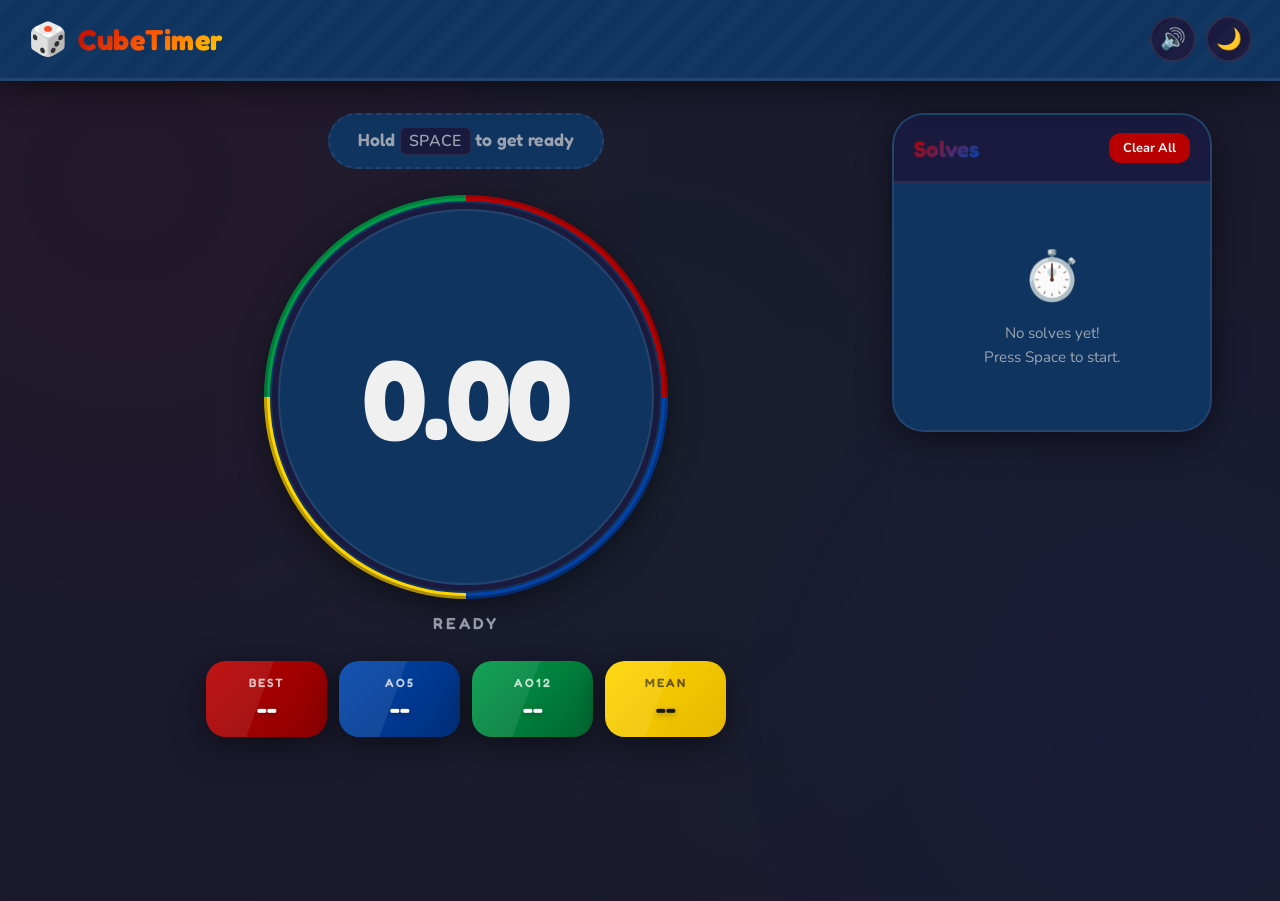
==== index.html @ 6827b75f "new-rubix" ====
<!DOCTYPE html>
<html lang="en" data-theme="dark">
<head>
  <meta charset="UTF-8" />
  <meta name="viewport" content="width=device-width, initial-scale=1.0" />
  <title>CubeTimer 🎲</title>
  <link rel="preconnect" href="https://fonts.googleapis.com" />
  <link rel="preconnect" href="https://fonts.gstatic.com" crossorigin />
  <link href="https://fonts.googleapis.com/css2?family=Fredoka:wght@400;500;600;700&family=Nunito:wght@400;600;700;800;900&display=swap" rel="stylesheet" />
  <link rel="stylesheet" href="style.css" />
</head>
<body>

  <!-- CONFETTI CANVAS -->
  <canvas id="confetti-canvas"></canvas>

  <!-- HEADER -->
  <header class="header">
    <div class="logo">
      <span class="logo-cube">🎲</span>
      <span class="logo-text">CubeTimer</span>
    </div>
    <div class="header-controls">
      <button class="icon-btn" id="mute-btn" title="Toggle Sound">
        <span id="mute-icon">🔊</span>
      </button>
      <button class="icon-btn" id="theme-btn" title="Toggle Theme">
        <span id="theme-icon">🌙</span>
      </button>
    </div>
  </header>

  <!-- MAIN LAYOUT -->
  <main class="main-layout">

    <!-- CENTER COLUMN -->
    <div class="center-col">

      <!-- INSTRUCTION CARD -->
      <div class="instruction-card" id="instruction-card">
        <span id="instruction-text">Hold <kbd>SPACE</kbd> to get ready</span>
      </div>

      <!-- TIMER DISPLAY -->
      <div class="timer-wrap">
        <div class="timer-ring" id="timer-ring">
          <div class="timer-display" id="timer-display">0.00</div>
        </div>
        <div class="timer-status" id="timer-status">ready</div>
      </div>

      <!-- STATS CARDS -->
      <div class="stats-grid">
        <div class="stat-card red-card">
          <div class="stat-label">Best</div>
          <div class="stat-value" id="stat-best">--</div>
        </div>
        <div class="stat-card blue-card">
          <div class="stat-label">Ao5</div>
          <div class="stat-value" id="stat-ao5">--</div>
        </div>
        <div class="stat-card green-card">
          <div class="stat-label">Ao12</div>
          <div class="stat-value" id="stat-ao12">--</div>
        </div>
        <div class="stat-card yellow-card">
          <div class="stat-label">Mean</div>
          <div class="stat-value" id="stat-mean">--</div>
        </div>
      </div>

    </div>

    <!-- SIDEBAR: SOLVE HISTORY -->
    <aside class="sidebar">
      <div class="sidebar-header">
        <h2 class="sidebar-title">Solves</h2>
        <button class="clear-btn" id="clear-btn">Clear All</button>
      </div>
      <div class="solve-list" id="solve-list">
        <div class="empty-state">
          <span class="empty-icon">⏱️</span>
          <p>No solves yet!<br/>Press Space to start.</p>
        </div>
      </div>
    </aside>

  </main>

  <!-- MOBILE CONTROLS (shown on mobile only) -->
  <div class="mobile-tap-hint" id="mobile-tap-hint">
    Tap & hold to get ready
  </div>

  <!-- HIDDEN TOUCH TARGET -->
  <div class="touch-target" id="touch-target"></div>

  <script src="script.js"></script>
</body>
</html>
---- style.css ----
/* ============================================================
   CUBETIMER — UNO-INSPIRED STYLE
   ============================================================ */

/* ---------- CSS VARIABLES ---------- */
[data-theme="dark"] {
  --bg:            #1a1a2e;
  --bg-2:          #16213e;
  --bg-card:       #0f3460;
  --bg-card-2:     #1a1a3e;
  --text:          #f0f0f0;
  --text-muted:    #9ca3af;
  --border:        rgba(255,255,255,0.08);
  --shadow:        0 8px 32px rgba(0,0,0,0.5);
  --glow-ready:    0 0 40px rgba(0,255,120,0.4), 0 0 80px rgba(0,255,120,0.15);
  --glow-running:  0 0 40px rgba(255,200,0,0.5), 0 0 80px rgba(255,200,0,0.2);
}

[data-theme="light"] {
  --bg:            #fef9e7;
  --bg-2:          #fdf3d0;
  --bg-card:       #ffffff;
  --bg-card-2:     #fff8e1;
  --text:          #1a1a1a;
  --text-muted:    #6b7280;
  --border:        rgba(0,0,0,0.08);
  --shadow:        0 8px 32px rgba(0,0,0,0.12);
  --glow-ready:    0 0 30px rgba(0,180,80,0.3);
  --glow-running:  0 0 30px rgba(255,180,0,0.4);
}

/* Cube Colors (same in both themes) */
:root {
  --red:    #B90000;
  --blue:   #0045AD;
  --green:  #009B48;
  --yellow: #FFD500;
  --orange: #FF5900;
  --white:  #FFFFFF;

  --uno-red:    #D32F2F;
  --uno-blue:   #1565C0;
  --uno-green:  #2E7D32;
  --uno-yellow: #F9A825;

  --timer-font: 'Fredoka', sans-serif;
  --body-font:  'Nunito', sans-serif;
  --radius-sm:  12px;
  --radius-md:  20px;
  --radius-lg:  32px;
  --radius-xl:  50px;
}

/* ---------- RESET & BASE ---------- */
*, *::before, *::after { box-sizing: border-box; margin: 0; padding: 0; }

html { height: 100%; }

body {
  min-height: 100vh;
  font-family: var(--body-font);
  background: var(--bg);
  color: var(--text);
  transition: background 0.4s ease, color 0.4s ease;
  overflow-x: hidden;
  background-image:
    radial-gradient(circle at 10% 20%, rgba(185,0,0,0.07) 0%, transparent 40%),
    radial-gradient(circle at 90% 80%, rgba(0,69,173,0.07) 0%, transparent 40%),
    radial-gradient(circle at 50% 50%, rgba(0,155,72,0.04) 0%, transparent 60%);
}

/* ---------- CONFETTI CANVAS ---------- */
#confetti-canvas {
  position: fixed;
  top: 0; left: 0;
  width: 100%; height: 100%;
  pointer-events: none;
  z-index: 9999;
}

/* ---------- HEADER ---------- */
.header {
  display: flex;
  align-items: center;
  justify-content: space-between;
  padding: 16px 28px;
  background: var(--bg-card);
  border-bottom: 3px solid var(--border);
  box-shadow: var(--shadow);
  position: sticky;
  top: 0;
  z-index: 100;
  backdrop-filter: blur(10px);
}

/* UNO-style diagonal stripe accent on header */
.header::before {
  content: '';
  position: absolute;
  inset: 0;
  background: repeating-linear-gradient(
    -45deg,
    transparent,
    transparent 12px,
    rgba(255,255,255,0.015) 12px,
    rgba(255,255,255,0.015) 24px
  );
  pointer-events: none;
}

.logo {
  display: flex;
  align-items: center;
  gap: 10px;
}

.logo-cube {
  font-size: 2rem;
  animation: wobble 3s ease-in-out infinite;
}

.logo-text {
  font-family: var(--timer-font);
  font-size: 1.8rem;
  font-weight: 700;
  background: linear-gradient(135deg, var(--red), var(--orange), var(--yellow));
  -webkit-background-clip: text;
  -webkit-text-fill-color: transparent;
  background-clip: text;
  letter-spacing: 0.5px;
}

.header-controls {
  display: flex;
  gap: 10px;
}

.icon-btn {
  width: 46px;
  height: 46px;
  border-radius: 50%;
  border: 2px solid var(--border);
  background: var(--bg-card-2);
  cursor: pointer;
  font-size: 1.3rem;
  display: flex;
  align-items: center;
  justify-content: center;
  transition: transform 0.2s, box-shadow 0.2s, background 0.3s;
}

.icon-btn:hover {
  transform: scale(1.12) rotate(-8deg);
  box-shadow: 0 4px 16px rgba(0,0,0,0.2);
}

.icon-btn:active { transform: scale(0.95); }

/* ---------- MAIN LAYOUT ---------- */
.main-layout {
  display: grid;
  grid-template-columns: 1fr 320px;
  gap: 28px;
  padding: 32px 28px;
  max-width: 1200px;
  margin: 0 auto;
  min-height: calc(100vh - 80px);
}

/* ---------- CENTER COLUMN ---------- */
.center-col {
  display: flex;
  flex-direction: column;
  align-items: center;
  gap: 28px;
}

/* ---------- INSTRUCTION CARD ---------- */
.instruction-card {
  font-family: var(--timer-font);
  font-size: 1.1rem;
  font-weight: 600;
  color: var(--text-muted);
  background: var(--bg-card);
  border: 2px dashed var(--border);
  border-radius: var(--radius-xl);
  padding: 12px 28px;
  text-align: center;
  transition: all 0.3s ease;
  letter-spacing: 0.3px;
}

.instruction-card.ready-state {
  border-color: var(--green);
  background: rgba(0, 155, 72, 0.12);
  color: #00e676;
  box-shadow: 0 0 20px rgba(0,230,118,0.25);
}

.instruction-card.running-state {
  border-color: var(--yellow);
  background: rgba(255,213,0,0.1);
  color: var(--yellow);
  box-shadow: 0 0 20px rgba(255,213,0,0.2);
}

kbd {
  display: inline-block;
  padding: 2px 8px;
  background: var(--bg-card-2);
  border: 1px solid var(--border);
  border-radius: 6px;
  font-family: var(--body-font);
  font-size: 0.9em;
}

/* ---------- TIMER WRAP ---------- */
.timer-wrap {
  display: flex;
  flex-direction: column;
  align-items: center;
  gap: 16px;
  width: 100%;
}

/* The big ring */
.timer-ring {
  position: relative;
  width: min(400px, 85vw);
  height: min(400px, 85vw);
  border-radius: 50%;
  display: flex;
  align-items: center;
  justify-content: center;
  background: var(--bg-card);
  box-shadow: var(--shadow),
    inset 0 0 0 6px var(--bg-card-2),
    inset 0 0 0 8px var(--border);
  transition: box-shadow 0.4s ease, transform 0.3s ease;

  /* UNO oval / pill border segments */
  border: 6px solid transparent;
  background-clip: padding-box;
}

/* Colored arc segments (UNO-style) */
.timer-ring::before {
  content: '';
  position: absolute;
  inset: -8px;
  border-radius: 50%;
  background: conic-gradient(
    var(--red)    0deg   90deg,
    var(--blue)   90deg  180deg,
    var(--yellow) 180deg 270deg,
    var(--green)  270deg 360deg
  );
  z-index: -1;
  transition: opacity 0.4s ease;
}

/* Inner white ring to create border look */
.timer-ring::after {
  content: '';
  position: absolute;
  inset: -2px;
  border-radius: 50%;
  background: var(--bg-card);
  z-index: -1;
}

/* Ready state — green glow + scale */
.timer-ring.state-ready {
  box-shadow: var(--glow-ready), var(--shadow);
  transform: scale(1.03);
}

.timer-ring.state-ready::before {
  background: conic-gradient(
    var(--green) 0deg, var(--green) 360deg
  );
}

/* Running state — yellow pulsing */
.timer-ring.state-running {
  box-shadow: var(--glow-running), var(--shadow);
  animation: ring-pulse 1s ease-in-out infinite alternate;
}

.timer-ring.state-running::before {
  background: conic-gradient(
    var(--yellow) 0deg, var(--orange) 360deg
  );
  animation: rotate-border 3s linear infinite;
}

/* PB state */
.timer-ring.state-pb {
  animation: pb-pop 0.5s cubic-bezier(0.34,1.56,0.64,1) forwards;
}

.timer-display {
  font-family: var(--timer-font);
  font-size: clamp(4rem, 12vw, 7rem);
  font-weight: 700;
  color: var(--text);
  letter-spacing: -2px;
  transition: color 0.3s, transform 0.2s;
  user-select: none;
  z-index: 1;
}

.timer-ring.state-ready .timer-display { color: #00e676; }
.timer-ring.state-running .timer-display { color: var(--yellow); }

.timer-status {
  font-family: var(--timer-font);
  font-size: 1rem;
  font-weight: 600;
  letter-spacing: 3px;
  text-transform: uppercase;
  color: var(--text-muted);
  transition: color 0.3s;
}

/* ---------- STATS GRID ---------- */
.stats-grid {
  display: grid;
  grid-template-columns: repeat(4, 1fr);
  gap: 12px;
  width: 100%;
  max-width: 520px;
}

.stat-card {
  border-radius: var(--radius-md);
  padding: 14px 10px;
  text-align: center;
  position: relative;
  overflow: hidden;
  box-shadow: var(--shadow);
  transition: transform 0.2s;
  cursor: default;
}

.stat-card:hover { transform: translateY(-3px) scale(1.04); }

/* UNO card diagonal white stripe */
.stat-card::before {
  content: '';
  position: absolute;
  top: -40%;
  left: -20%;
  width: 60%;
  height: 200%;
  background: rgba(255,255,255,0.08);
  transform: rotate(20deg);
  pointer-events: none;
}

.red-card    { background: linear-gradient(135deg, #B90000, #8B0000); }
.blue-card   { background: linear-gradient(135deg, #0045AD, #002f7a); }
.green-card  { background: linear-gradient(135deg, #009B48, #006630); }
.yellow-card { background: linear-gradient(135deg, #FFD500, #e6b800); }

.stat-label {
  font-family: var(--timer-font);
  font-size: 0.75rem;
  font-weight: 600;
  letter-spacing: 2px;
  text-transform: uppercase;
  color: rgba(255,255,255,0.75);
  margin-bottom: 4px;
}

.stat-value {
  font-family: var(--timer-font);
  font-size: 1.5rem;
  font-weight: 700;
  color: #ffffff;
  text-shadow: 0 2px 6px rgba(0,0,0,0.3);
}

.yellow-card .stat-label { color: rgba(0,0,0,0.6); }
.yellow-card .stat-value { color: #1a1a00; }

/* ---------- SIDEBAR ---------- */
.sidebar {
  background: var(--bg-card);
  border-radius: var(--radius-lg);
  border: 2px solid var(--border);
  box-shadow: var(--shadow);
  display: flex;
  flex-direction: column;
  overflow: hidden;
  max-height: calc(100vh - 130px);
  position: sticky;
  top: 100px;
  align-self: start;
}

.sidebar-header {
  display: flex;
  align-items: center;
  justify-content: space-between;
  padding: 18px 20px;
  border-bottom: 2px solid var(--border);
  background: var(--bg-card-2);
}

.sidebar-title {
  font-family: var(--timer-font);
  font-size: 1.4rem;
  font-weight: 700;
  background: linear-gradient(135deg, var(--red), var(--blue));
  -webkit-background-clip: text;
  -webkit-text-fill-color: transparent;
  background-clip: text;
}

.clear-btn {
  font-family: var(--body-font);
  font-size: 0.8rem;
  font-weight: 700;
  color: #fff;
  background: var(--red);
  border: none;
  border-radius: var(--radius-sm);
  padding: 6px 14px;
  cursor: pointer;
  transition: transform 0.15s, background 0.2s;
}

.clear-btn:hover { background: #8B0000; transform: scale(1.05); }
.clear-btn:active { transform: scale(0.95); }

.solve-list {
  flex: 1;
  overflow-y: auto;
  padding: 12px;
  display: flex;
  flex-direction: column;
  gap: 8px;
  scrollbar-width: thin;
  scrollbar-color: var(--border) transparent;
}

/* Empty state */
.empty-state {
  text-align: center;
  padding: 48px 16px;
  color: var(--text-muted);
}

.empty-icon { font-size: 3rem; display: block; margin-bottom: 12px; }
.empty-state p { font-size: 0.95rem; line-height: 1.6; }

/* Individual solve row */
.solve-item {
  display: flex;
  align-items: center;
  gap: 10px;
  padding: 10px 14px;
  border-radius: var(--radius-sm);
  background: var(--bg-card-2);
  border: 2px solid transparent;
  transition: border-color 0.2s, transform 0.15s;
  animation: slide-in 0.3s cubic-bezier(0.34,1.56,0.64,1) forwards;
}

.solve-item:hover { border-color: var(--border); transform: translateX(-3px); }

.solve-item.is-pb {
  border-color: var(--yellow);
  background: linear-gradient(135deg, rgba(255,213,0,0.1), rgba(255,89,0,0.08));
}

.solve-rank {
  font-family: var(--timer-font);
  font-size: 0.8rem;
  font-weight: 700;
  color: var(--text-muted);
  min-width: 24px;
  text-align: right;
}

.solve-time {
  font-family: var(--timer-font);
  font-size: 1.25rem;
  font-weight: 700;
  flex: 1;
  color: var(--text);
}

.solve-item.is-pb .solve-time { color: var(--yellow); }

.pb-badge {
  font-size: 0.65rem;
  font-weight: 800;
  letter-spacing: 1px;
  background: var(--yellow);
  color: #1a1000;
  border-radius: 6px;
  padding: 2px 6px;
}

.solve-date {
  font-size: 0.72rem;
  color: var(--text-muted);
  white-space: nowrap;
}

.solve-delete {
  background: none;
  border: none;
  color: var(--text-muted);
  font-size: 1rem;
  cursor: pointer;
  padding: 4px;
  border-radius: 6px;
  line-height: 1;
  transition: color 0.2s, transform 0.15s;
}

.solve-delete:hover { color: var(--red); transform: scale(1.2); }

/* ---------- MOBILE ELEMENTS ---------- */
.mobile-tap-hint {
  display: none;
  position: fixed;
  bottom: 24px;
  left: 50%;
  transform: translateX(-50%);
  background: var(--bg-card);
  border: 2px dashed var(--border);
  border-radius: var(--radius-xl);
  padding: 12px 24px;
  font-family: var(--timer-font);
  font-size: 1rem;
  color: var(--text-muted);
  z-index: 50;
}

.touch-target {
  position: fixed;
  inset: 0;
  z-index: -1; /* behind everything, JS handles pointer events */
}

/* ---------- ANIMATIONS ---------- */
@keyframes wobble {
  0%, 100% { transform: rotate(-5deg); }
  50%       { transform: rotate(5deg); }
}

@keyframes ring-pulse {
  from { transform: scale(1); }
  to   { transform: scale(1.04); }
}

@keyframes rotate-border {
  from { transform: rotate(0deg); }
  to   { transform: rotate(360deg); }
}

@keyframes pb-pop {
  0%   { transform: scale(1); }
  40%  { transform: scale(1.1); }
  70%  { transform: scale(0.96); }
  100% { transform: scale(1); }
}

@keyframes slide-in {
  from { opacity: 0; transform: translateX(30px); }
  to   { opacity: 1; transform: translateX(0); }
}

@keyframes timer-pop {
  0%   { transform: scale(1); }
  50%  { transform: scale(1.06); }
  100% { transform: scale(1); }
}

/* ---------- RESPONSIVE ---------- */
@media (max-width: 900px) {
  .main-layout {
    grid-template-columns: 1fr;
    padding: 20px 16px 100px;
  }

  .sidebar {
    position: static;
    max-height: 360px;
  }

  .stats-grid { max-width: 100%; }

  .mobile-tap-hint { display: block; }
}

@media (max-width: 480px) {
  .stats-grid { grid-template-columns: repeat(2, 1fr); }

  .logo-text { font-size: 1.4rem; }

  .header { padding: 12px 16px; }
}

/* ---------- SCROLLBAR STYLING ---------- */
::-webkit-scrollbar { width: 6px; }
::-webkit-scrollbar-track { background: transparent; }
::-webkit-scrollbar-thumb {
  background: var(--border);
  border-radius: 3px;
}
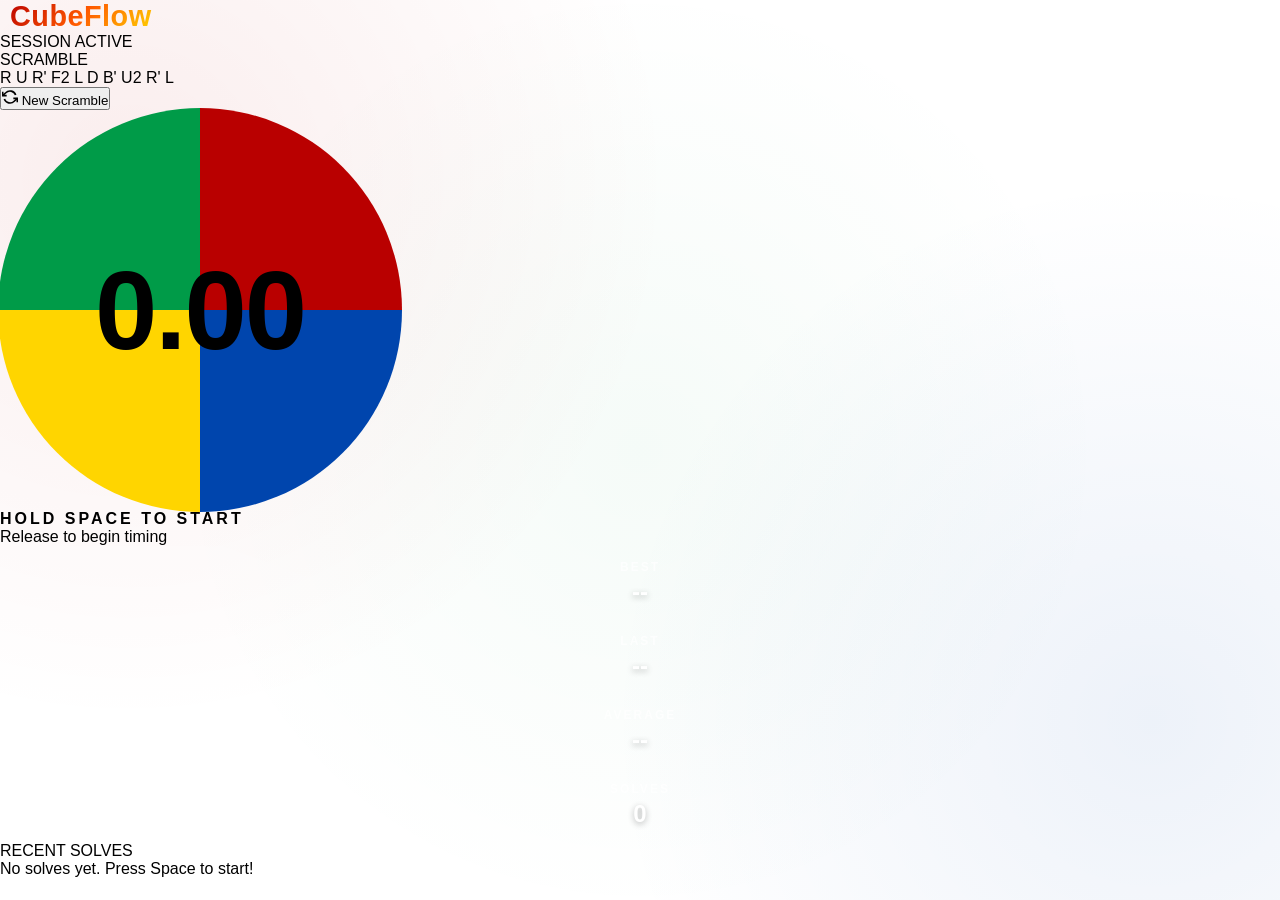
==== commit 4d23911a: "cube flow draft 1" ====
--- a/index.html
+++ b/index.html
@@ -1,100 +1,83 @@
 <!DOCTYPE html>
-<html lang="en" data-theme="dark">
+<html lang="en">
 <head>
   <meta charset="UTF-8" />
   <meta name="viewport" content="width=device-width, initial-scale=1.0" />
-  <title>CubeTimer 🎲</title>
+  <title>CubeFlow</title>
+  <link rel="stylesheet" href="style.css" />
   <link rel="preconnect" href="https://fonts.googleapis.com" />
   <link rel="preconnect" href="https://fonts.gstatic.com" crossorigin />
-  <link href="https://fonts.googleapis.com/css2?family=Fredoka:wght@400;500;600;700&family=Nunito:wght@400;600;700;800;900&display=swap" rel="stylesheet" />
-  <link rel="stylesheet" href="style.css" />
+  <link href="https://fonts.googleapis.com/css2?family=Orbitron:wght@400;700;900&family=Space+Mono:ital,wght@0,400;0,700;1,400&display=swap" rel="stylesheet" />
 </head>
 <body>
 
-  <!-- CONFETTI CANVAS -->
-  <canvas id="confetti-canvas"></canvas>
+  <div class="bg-grid"></div>
+  <div class="bg-glow"></div>
 
-  <!-- HEADER -->
-  <header class="header">
-    <div class="logo">
-      <span class="logo-cube">🎲</span>
-      <span class="logo-text">CubeTimer</span>
-    </div>
-    <div class="header-controls">
-      <button class="icon-btn" id="mute-btn" title="Toggle Sound">
-        <span id="mute-icon">🔊</span>
+  <div class="container">
+
+    <!-- Header -->
+    <header>
+      <div class="logo">
+        <div class="cube-icon">
+          <div class="face top"></div>
+          <div class="face left"></div>
+          <div class="face right"></div>
+        </div>
+        <span class="logo-text">Cube<span class="accent">Flow</span></span>
+      </div>
+      <div class="session-badge">SESSION ACTIVE</div>
+    </header>
+
+    <!-- Scramble Section -->
+    <section class="scramble-section">
+      <div class="section-label">SCRAMBLE</div>
+      <div class="scramble-display" id="scramble">R U R' F2 L D B' U2 R' L</div>
+      <button class="new-scramble-btn" id="newScrambleBtn" title="Generate new scramble">
+        <svg width="16" height="16" viewBox="0 0 24 24" fill="none" stroke="currentColor" stroke-width="2.5"><path d="M1 4v6h6"/><path d="M23 20v-6h-6"/><path d="M20.49 9A9 9 0 0 0 5.64 5.64L1 10m22 4-4.64 4.36A9 9 0 0 1 3.51 15"/></svg>
+        New Scramble
       </button>
-      <button class="icon-btn" id="theme-btn" title="Toggle Theme">
-        <span id="theme-icon">🌙</span>
-      </button>
-    </div>
-  </header>
+    </section>
 
-  <!-- MAIN LAYOUT -->
-  <main class="main-layout">
+    <!-- Timer Section -->
+    <section class="timer-section">
+      <div class="timer-ring">
+        <div class="timer-display" id="timerDisplay">0.00</div>
+      </div>
+      <div class="timer-status" id="timerStatus">HOLD SPACE TO START</div>
+      <div class="timer-hint" id="timerHint">Release to begin timing</div>
+    </section>
 
-    <!-- CENTER COLUMN -->
-    <div class="center-col">
+    <!-- Stats Section -->
+    <section class="stats-section">
+      <div class="stat-card">
+        <div class="stat-label">BEST</div>
+        <div class="stat-value" id="bestTime">--</div>
+      </div>
+      <div class="stat-card accent-card">
+        <div class="stat-label">LAST</div>
+        <div class="stat-value" id="lastTime">--</div>
+      </div>
+      <div class="stat-card">
+        <div class="stat-label">AVERAGE</div>
+        <div class="stat-value" id="avgTime">--</div>
+      </div>
+      <div class="stat-card">
+        <div class="stat-label">SOLVES</div>
+        <div class="stat-value" id="solveCount">0</div>
+      </div>
+    </section>
 
-      <!-- INSTRUCTION CARD -->
-      <div class="instruction-card" id="instruction-card">
-        <span id="instruction-text">Hold <kbd>SPACE</kbd> to get ready</span>
+    <!-- History Section -->
+    <section class="history-section">
+      <div class="section-label">RECENT SOLVES</div>
+      <div class="history-list" id="historyList">
+        <div class="history-empty">No solves yet. Press Space to start!</div>
       </div>
+    </section>
 
-      <!-- TIMER DISPLAY -->
-      <div class="timer-wrap">
-        <div class="timer-ring" id="timer-ring">
-          <div class="timer-display" id="timer-display">0.00</div>
-        </div>
-        <div class="timer-status" id="timer-status">ready</div>
-      </div>
-
-      <!-- STATS CARDS -->
-      <div class="stats-grid">
-        <div class="stat-card red-card">
-          <div class="stat-label">Best</div>
-          <div class="stat-value" id="stat-best">--</div>
-        </div>
-        <div class="stat-card blue-card">
-          <div class="stat-label">Ao5</div>
-          <div class="stat-value" id="stat-ao5">--</div>
-        </div>
-        <div class="stat-card green-card">
-          <div class="stat-label">Ao12</div>
-          <div class="stat-value" id="stat-ao12">--</div>
-        </div>
-        <div class="stat-card yellow-card">
-          <div class="stat-label">Mean</div>
-          <div class="stat-value" id="stat-mean">--</div>
-        </div>
-      </div>
-
-    </div>
-
-    <!-- SIDEBAR: SOLVE HISTORY -->
-    <aside class="sidebar">
-      <div class="sidebar-header">
-        <h2 class="sidebar-title">Solves</h2>
-        <button class="clear-btn" id="clear-btn">Clear All</button>
-      </div>
-      <div class="solve-list" id="solve-list">
-        <div class="empty-state">
-          <span class="empty-icon">⏱️</span>
-          <p>No solves yet!<br/>Press Space to start.</p>
-        </div>
-      </div>
-    </aside>
-
-  </main>
-
-  <!-- MOBILE CONTROLS (shown on mobile only) -->
-  <div class="mobile-tap-hint" id="mobile-tap-hint">
-    Tap & hold to get ready
   </div>
-
-  <!-- HIDDEN TOUCH TARGET -->
-  <div class="touch-target" id="touch-target"></div>
 
   <script src="script.js"></script>
 </body>
-</html>+</html>
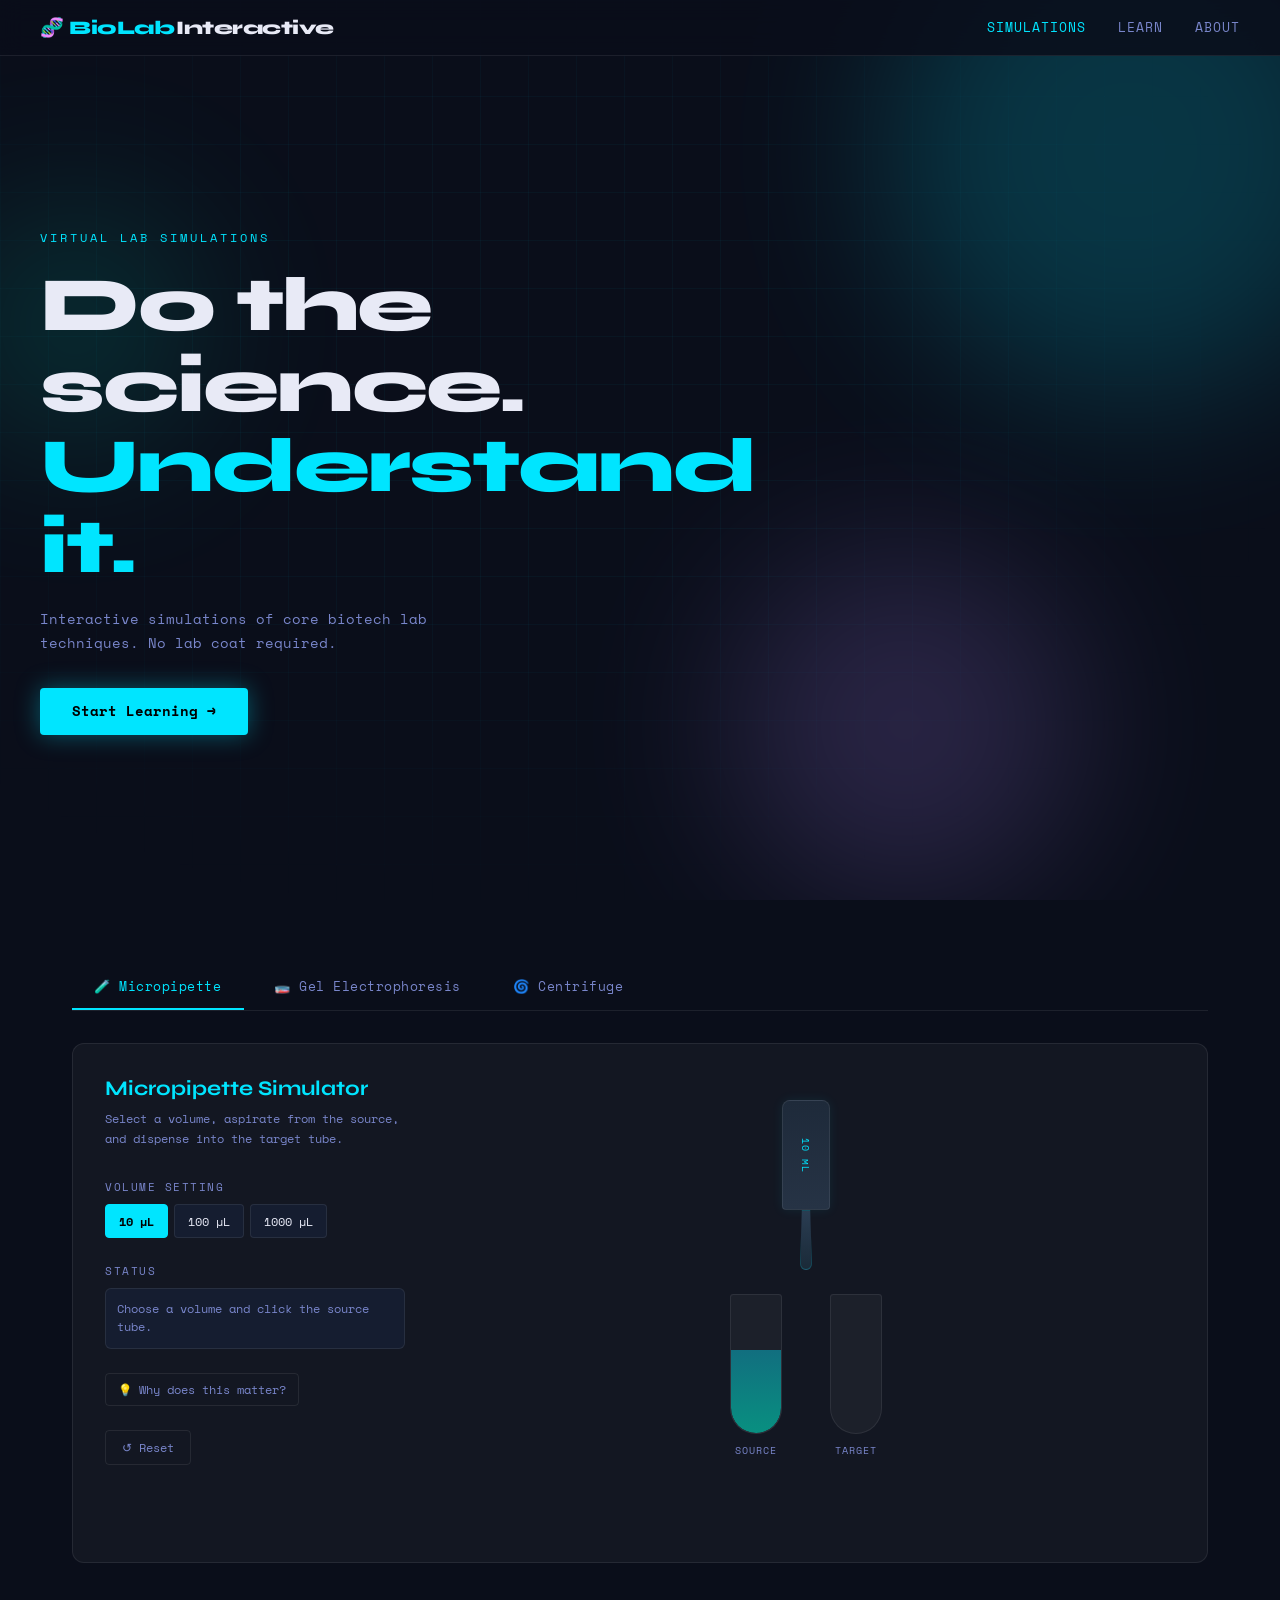
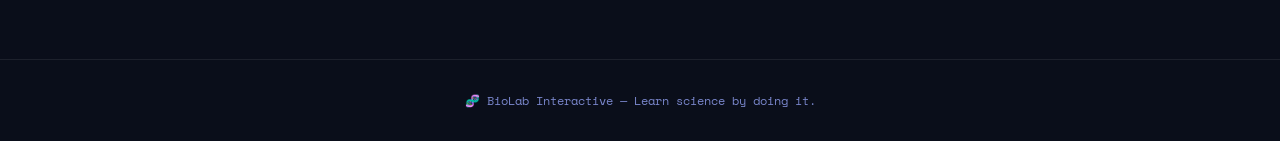
==== commit 5bbbc606: "first draft idea" ====
--- a/index.html
+++ b/index.html
@@ -2,82 +2,259 @@
 <html lang="en">
 <head>
   <meta charset="UTF-8" />
-  <meta name="viewport" content="width=device-width, initial-scale=1.0" />
-  <title>CubeFlow</title>
+  <meta name="viewport" content="width=device-width, initial-scale=1.0"/>
+  <title>Biotech Lab Interactive</title>
+  <link rel="preconnect" href="https://fonts.googleapis.com">
+  <link href="https://fonts.googleapis.com/css2?family=Space+Mono:wght@400;700&family=Syne:wght@400;600;800&display=swap" rel="stylesheet">
   <link rel="stylesheet" href="style.css" />
-  <link rel="preconnect" href="https://fonts.googleapis.com" />
-  <link rel="preconnect" href="https://fonts.gstatic.com" crossorigin />
-  <link href="https://fonts.googleapis.com/css2?family=Orbitron:wght@400;700;900&family=Space+Mono:ital,wght@0,400;0,700;1,400&display=swap" rel="stylesheet" />
 </head>
 <body>
 
-  <div class="bg-grid"></div>
-  <div class="bg-glow"></div>
-
-  <div class="container">
-
-    <!-- Header -->
-    <header>
-      <div class="logo">
-        <div class="cube-icon">
-          <div class="face top"></div>
-          <div class="face left"></div>
-          <div class="face right"></div>
-        </div>
-        <span class="logo-text">Cube<span class="accent">Flow</span></span>
+  <!-- NAV -->
+  <nav>
+    <div class="nav-logo">🧬 BioLab<span>Interactive</span></div>
+    <div class="nav-links">
+      <a href="#" class="active">Simulations</a>
+      <a href="#">Learn</a>
+      <a href="#">About</a>
+    </div>
+  </nav>
+
+  <!-- HERO -->
+  <section class="hero">
+    <div class="hero-bg-grid"></div>
+    <div class="hero-content">
+      <p class="hero-eyebrow">Virtual Lab Simulations</p>
+      <h1>Do the science.<br/><span>Understand it.</span></h1>
+      <p class="hero-sub">Interactive simulations of core biotech lab techniques. No lab coat required.</p>
+      <a href="#simulations" class="cta-btn">Start Learning →</a>
+    </div>
+    <div class="hero-orbs">
+      <div class="orb orb1"></div>
+      <div class="orb orb2"></div>
+      <div class="orb orb3"></div>
+    </div>
+  </section>
+
+  <!-- SIMULATION TABS -->
+  <section id="simulations" class="sim-section">
+    <div class="sim-tabs">
+      <button class="tab-btn active" data-tab="pipette">🧪 Micropipette</button>
+      <button class="tab-btn" data-tab="gel">🧫 Gel Electrophoresis</button>
+      <button class="tab-btn" data-tab="centrifuge">🌀 Centrifuge</button>
+    </div>
+
+    <!-- ===== MICROPIPETTE ===== -->
+    <div class="sim-panel active" id="tab-pipette">
+      <div class="sim-layout">
+        <div class="sim-controls">
+          <h2>Micropipette Simulator</h2>
+          <p class="sim-desc">Select a volume, aspirate from the source, and dispense into the target tube.</p>
+
+          <div class="control-group">
+            <label>Volume Setting</label>
+            <div class="volume-btns">
+              <button class="vol-btn active" data-vol="10">10 µL</button>
+              <button class="vol-btn" data-vol="100">100 µL</button>
+              <button class="vol-btn" data-vol="1000">1000 µL</button>
+            </div>
+          </div>
+
+          <div class="control-group">
+            <label>Status</label>
+            <div class="status-box" id="pipette-status">Choose a volume and click the source tube.</div>
+          </div>
+
+          <div class="info-toggle">
+            <button class="info-btn" id="pipette-info-btn">💡 Why does this matter?</button>
+            <div class="info-panel hidden" id="pipette-info">
+              Pipettes are the most-used tools in biotech. Precision matters — even 1 µL error can ruin a PCR reaction or assay. Scientists use different sizes for different volumes.
+            </div>
+          </div>
+
+          <button class="reset-btn" id="pipette-reset">↺ Reset</button>
+        </div>
+
+        <div class="sim-stage" id="pipette-stage">
+          <div class="pipette-wrapper">
+            <div class="pipette" id="pipette">
+              <div class="pipette-body">
+                <div class="pipette-volume-display" id="pipette-vol-display">10 µL</div>
+              </div>
+              <div class="pipette-tip">
+                <div class="pipette-liquid" id="pipette-liquid"></div>
+              </div>
+            </div>
+          </div>
+
+          <div class="tubes-row">
+            <div class="tube-container">
+              <div class="tube source-tube" id="source-tube">
+                <div class="tube-liquid source-liquid" id="source-liquid"></div>
+              </div>
+              <div class="tube-label">Source</div>
+            </div>
+            <div class="tube-container">
+              <div class="tube target-tube" id="target-tube">
+                <div class="tube-liquid target-liquid" id="target-liquid" style="height:0%"></div>
+              </div>
+              <div class="tube-label">Target</div>
+            </div>
+          </div>
+
+          <div class="accuracy-display" id="accuracy-display"></div>
+        </div>
       </div>
-      <div class="session-badge">SESSION ACTIVE</div>
-    </header>
-
-    <!-- Scramble Section -->
-    <section class="scramble-section">
-      <div class="section-label">SCRAMBLE</div>
-      <div class="scramble-display" id="scramble">R U R' F2 L D B' U2 R' L</div>
-      <button class="new-scramble-btn" id="newScrambleBtn" title="Generate new scramble">
-        <svg width="16" height="16" viewBox="0 0 24 24" fill="none" stroke="currentColor" stroke-width="2.5"><path d="M1 4v6h6"/><path d="M23 20v-6h-6"/><path d="M20.49 9A9 9 0 0 0 5.64 5.64L1 10m22 4-4.64 4.36A9 9 0 0 1 3.51 15"/></svg>
-        New Scramble
-      </button>
-    </section>
-
-    <!-- Timer Section -->
-    <section class="timer-section">
-      <div class="timer-ring">
-        <div class="timer-display" id="timerDisplay">0.00</div>
+    </div>
+
+    <!-- ===== GEL ELECTROPHORESIS ===== -->
+    <div class="sim-panel" id="tab-gel">
+      <div class="sim-layout">
+        <div class="sim-controls">
+          <h2>Gel Electrophoresis</h2>
+          <p class="sim-desc">Load your DNA samples into the wells, set the voltage, and watch the bands separate.</p>
+
+          <div class="control-group">
+            <label>Voltage: <span id="volt-label">80</span> V</label>
+            <input type="range" id="volt-slider" min="40" max="150" value="80" class="styled-slider"/>
+          </div>
+
+          <div class="control-group">
+            <label>Load Samples</label>
+            <div class="sample-btns">
+              <button class="sample-btn" data-lane="0" data-sizes="100,300,500">Sample A</button>
+              <button class="sample-btn" data-lane="1" data-sizes="200,400,800">Sample B</button>
+              <button class="sample-btn" data-lane="2" data-sizes="150,350,600,900">Sample C</button>
+              <button class="sample-btn ladder" data-lane="3" data-sizes="100,200,400,800">Ladder</button>
+            </div>
+          </div>
+
+          <div class="gel-btns">
+            <button class="run-btn" id="gel-run">▶ Run Gel</button>
+            <button class="reset-btn" id="gel-reset">↺ Reset</button>
+          </div>
+
+          <div class="info-toggle">
+            <button class="info-btn" id="gel-info-btn">💡 Why does this matter?</button>
+            <div class="info-panel hidden" id="gel-info">
+              DNA has a negative charge. When electricity flows through the gel, DNA moves toward the positive end. Smaller fragments travel faster — farther from the wells. This lets us identify and compare DNA sizes.
+            </div>
+          </div>
+        </div>
+
+        <div class="sim-stage" id="gel-stage">
+          <div class="gel-box">
+            <div class="gel-negative">— (negative)</div>
+            <div class="gel-wells" id="gel-wells">
+              <div class="well" data-lane="0"></div>
+              <div class="well" data-lane="1"></div>
+              <div class="well" data-lane="2"></div>
+              <div class="well" data-lane="3"></div>
+            </div>
+            <div class="gel-lanes" id="gel-lanes">
+              <div class="gel-lane" data-lane="0"></div>
+              <div class="gel-lane" data-lane="1"></div>
+              <div class="gel-lane" data-lane="2"></div>
+              <div class="gel-lane" data-lane="3"></div>
+            </div>
+            <div class="gel-positive">+ (positive)</div>
+          </div>
+          <div class="gel-legend">
+            <span class="legend-item"><span class="dot cyan"></span> Sample A</span>
+            <span class="legend-item"><span class="dot purple"></span> Sample B</span>
+            <span class="legend-item"><span class="dot teal"></span> Sample C</span>
+            <span class="legend-item"><span class="dot white"></span> Ladder</span>
+          </div>
+        </div>
       </div>
-      <div class="timer-status" id="timerStatus">HOLD SPACE TO START</div>
-      <div class="timer-hint" id="timerHint">Release to begin timing</div>
-    </section>
-
-    <!-- Stats Section -->
-    <section class="stats-section">
-      <div class="stat-card">
-        <div class="stat-label">BEST</div>
-        <div class="stat-value" id="bestTime">--</div>
+    </div>
+
+    <!-- ===== CENTRIFUGE ===== -->
+    <div class="sim-panel" id="tab-centrifuge">
+      <div class="sim-layout">
+        <div class="sim-controls">
+          <h2>Centrifuge Simulator</h2>
+          <p class="sim-desc">Load sample tubes, set RPM, and watch the components separate by density.</p>
+
+          <div class="control-group">
+            <label>Speed: <span id="rpm-label">3000</span> RPM</label>
+            <input type="range" id="rpm-slider" min="500" max="12000" value="3000" step="500" class="styled-slider"/>
+          </div>
+
+          <div class="control-group">
+            <label>Sample Type</label>
+            <div class="volume-btns">
+              <button class="vol-btn active" data-sample="blood">Blood</button>
+              <button class="vol-btn" data-sample="cells">Cell Culture</button>
+              <button class="vol-btn" data-sample="dna">DNA Mix</button>
+            </div>
+          </div>
+
+          <div class="gel-btns">
+            <button class="run-btn" id="centrifuge-run">▶ Start Spin</button>
+            <button class="reset-btn" id="centrifuge-reset">↺ Reset</button>
+          </div>
+
+          <div class="info-toggle">
+            <button class="info-btn" id="cent-info-btn">💡 Why does this matter?</button>
+            <div class="info-panel hidden" id="cent-info">
+              Centrifuges spin samples at high speed, creating a centrifugal force that separates particles by density. Heavier particles move to the bottom. This is used to isolate DNA, cells, proteins, and more.
+            </div>
+          </div>
+        </div>
+
+        <div class="sim-stage" id="centrifuge-stage">
+          <div class="centrifuge-machine" id="centrifuge-machine">
+            <div class="centrifuge-lid">
+              <div class="centrifuge-rotor" id="centrifuge-rotor">
+                <div class="rotor-arm arm1">
+                  <div class="rotor-tube" id="rtube1"></div>
+                </div>
+                <div class="rotor-arm arm2">
+                  <div class="rotor-tube" id="rtube2"></div>
+                </div>
+                <div class="rotor-arm arm3">
+                  <div class="rotor-tube" id="rtube3"></div>
+                </div>
+                <div class="rotor-arm arm4">
+                  <div class="rotor-tube" id="rtube4"></div>
+                </div>
+                <div class="rotor-center"></div>
+              </div>
+            </div>
+            <div class="centrifuge-body">
+              <div class="centrifuge-display">
+                <span id="rpm-display">0 RPM</span>
+              </div>
+            </div>
+          </div>
+
+          <div class="tube-result-row" id="tube-result-row">
+            <div class="result-tube-wrap">
+              <div class="result-label">Before</div>
+              <div class="result-tube" id="before-tube">
+                <div class="result-layer mixed-layer" id="before-sample"></div>
+              </div>
+            </div>
+            <div class="arrow-divider">→</div>
+            <div class="result-tube-wrap">
+              <div class="result-label">After</div>
+              <div class="result-tube" id="after-tube">
+                <div class="result-layers" id="after-layers"></div>
+              </div>
+            </div>
+          </div>
+        </div>
       </div>
-      <div class="stat-card accent-card">
-        <div class="stat-label">LAST</div>
-        <div class="stat-value" id="lastTime">--</div>
-      </div>
-      <div class="stat-card">
-        <div class="stat-label">AVERAGE</div>
-        <div class="stat-value" id="avgTime">--</div>
-      </div>
-      <div class="stat-card">
-        <div class="stat-label">SOLVES</div>
-        <div class="stat-value" id="solveCount">0</div>
-      </div>
-    </section>
-
-    <!-- History Section -->
-    <section class="history-section">
-      <div class="section-label">RECENT SOLVES</div>
-      <div class="history-list" id="historyList">
-        <div class="history-empty">No solves yet. Press Space to start!</div>
-      </div>
-    </section>
-
-  </div>
+    </div>
+
+  </section>
+
+  <!-- FOOTER -->
+  <footer>
+    <p>🧬 BioLab Interactive — Learn science by doing it.</p>
+  </footer>
 
   <script src="script.js"></script>
 </body>
-</html>
+</html>
--- a/style.css
+++ b/style.css
@@ -1,615 +1,689 @@
-/* ============================================================
-   CUBETIMER — UNO-INSPIRED STYLE
-   ============================================================ */
-
-/* ---------- CSS VARIABLES ---------- */
-[data-theme="dark"] {
-  --bg:            #1a1a2e;
-  --bg-2:          #16213e;
-  --bg-card:       #0f3460;
-  --bg-card-2:     #1a1a3e;
-  --text:          #f0f0f0;
-  --text-muted:    #9ca3af;
-  --border:        rgba(255,255,255,0.08);
-  --shadow:        0 8px 32px rgba(0,0,0,0.5);
-  --glow-ready:    0 0 40px rgba(0,255,120,0.4), 0 0 80px rgba(0,255,120,0.15);
-  --glow-running:  0 0 40px rgba(255,200,0,0.5), 0 0 80px rgba(255,200,0,0.2);
-}
-
-[data-theme="light"] {
-  --bg:            #fef9e7;
-  --bg-2:          #fdf3d0;
-  --bg-card:       #ffffff;
-  --bg-card-2:     #fff8e1;
-  --text:          #1a1a1a;
-  --text-muted:    #6b7280;
-  --border:        rgba(0,0,0,0.08);
-  --shadow:        0 8px 32px rgba(0,0,0,0.12);
-  --glow-ready:    0 0 30px rgba(0,180,80,0.3);
-  --glow-running:  0 0 30px rgba(255,180,0,0.4);
-}
-
-/* Cube Colors (same in both themes) */
+/* ===== RESET & BASE ===== */
+*, *::before, *::after { box-sizing: border-box; margin: 0; padding: 0; }
+
 :root {
-  --red:    #B90000;
-  --blue:   #0045AD;
-  --green:  #009B48;
-  --yellow: #FFD500;
-  --orange: #FF5900;
-  --white:  #FFFFFF;
-
-  --uno-red:    #D32F2F;
-  --uno-blue:   #1565C0;
-  --uno-green:  #2E7D32;
-  --uno-yellow: #F9A825;
-
-  --timer-font: 'Fredoka', sans-serif;
-  --body-font:  'Nunito', sans-serif;
-  --radius-sm:  12px;
-  --radius-md:  20px;
-  --radius-lg:  32px;
-  --radius-xl:  50px;
-}
-
-/* ---------- RESET & BASE ---------- */
-*, *::before, *::after { box-sizing: border-box; margin: 0; padding: 0; }
-
-html { height: 100%; }
+  --bg: #0a0e1a;
+  --bg2: #101624;
+  --bg3: #151d30;
+  --panel: rgba(255,255,255,0.04);
+  --border: rgba(255,255,255,0.08);
+  --cyan: #00e5ff;
+  --teal: #00bfa5;
+  --purple: #b388ff;
+  --pink: #ff4081;
+  --text: #e8eaf6;
+  --muted: #7986cb;
+  --font-head: 'Syne', sans-serif;
+  --font-mono: 'Space Mono', monospace;
+}
+
+html { scroll-behavior: smooth; }
 
 body {
-  min-height: 100vh;
-  font-family: var(--body-font);
   background: var(--bg);
   color: var(--text);
-  transition: background 0.4s ease, color 0.4s ease;
+  font-family: var(--font-mono);
+  min-height: 100vh;
   overflow-x: hidden;
+}
+
+/* ===== NAV ===== */
+nav {
+  position: fixed;
+  top: 0; left: 0; right: 0;
+  z-index: 100;
+  display: flex;
+  align-items: center;
+  justify-content: space-between;
+  padding: 1rem 2.5rem;
+  background: rgba(10,14,26,0.85);
+  backdrop-filter: blur(12px);
+  border-bottom: 1px solid var(--border);
+}
+
+.nav-logo {
+  font-family: var(--font-head);
+  font-weight: 800;
+  font-size: 1.2rem;
+  letter-spacing: -0.5px;
+  color: var(--cyan);
+}
+.nav-logo span { color: var(--text); margin-left: 2px; }
+
+.nav-links { display: flex; gap: 2rem; }
+.nav-links a {
+  color: var(--muted);
+  text-decoration: none;
+  font-size: 0.8rem;
+  letter-spacing: 1px;
+  text-transform: uppercase;
+  transition: color 0.2s;
+}
+.nav-links a:hover, .nav-links a.active { color: var(--cyan); }
+
+/* ===== HERO ===== */
+.hero {
+  position: relative;
+  min-height: 100vh;
+  display: flex;
+  align-items: center;
+  padding: 8rem 2.5rem 4rem;
+  overflow: hidden;
+}
+
+.hero-bg-grid {
+  position: absolute;
+  inset: 0;
   background-image:
-    radial-gradient(circle at 10% 20%, rgba(185,0,0,0.07) 0%, transparent 40%),
-    radial-gradient(circle at 90% 80%, rgba(0,69,173,0.07) 0%, transparent 40%),
-    radial-gradient(circle at 50% 50%, rgba(0,155,72,0.04) 0%, transparent 60%);
-}
-
-/* ---------- CONFETTI CANVAS ---------- */
-#confetti-canvas {
-  position: fixed;
-  top: 0; left: 0;
-  width: 100%; height: 100%;
-  pointer-events: none;
-  z-index: 9999;
-}
-
-/* ---------- HEADER ---------- */
-.header {
-  display: flex;
-  align-items: center;
-  justify-content: space-between;
-  padding: 16px 28px;
-  background: var(--bg-card);
-  border-bottom: 3px solid var(--border);
-  box-shadow: var(--shadow);
-  position: sticky;
-  top: 0;
-  z-index: 100;
-  backdrop-filter: blur(10px);
-}
-
-/* UNO-style diagonal stripe accent on header */
-.header::before {
-  content: '';
-  position: absolute;
-  inset: 0;
-  background: repeating-linear-gradient(
-    -45deg,
-    transparent,
-    transparent 12px,
-    rgba(255,255,255,0.015) 12px,
-    rgba(255,255,255,0.015) 24px
-  );
-  pointer-events: none;
-}
-
-.logo {
-  display: flex;
-  align-items: center;
-  gap: 10px;
-}
-
-.logo-cube {
-  font-size: 2rem;
-  animation: wobble 3s ease-in-out infinite;
-}
-
-.logo-text {
-  font-family: var(--timer-font);
-  font-size: 1.8rem;
+    linear-gradient(rgba(0,229,255,0.04) 1px, transparent 1px),
+    linear-gradient(90deg, rgba(0,229,255,0.04) 1px, transparent 1px);
+  background-size: 48px 48px;
+  mask-image: radial-gradient(ellipse at 40% 40%, black 30%, transparent 75%);
+}
+
+.hero-orbs { position: absolute; inset: 0; pointer-events: none; }
+.orb {
+  position: absolute;
+  border-radius: 50%;
+  filter: blur(80px);
+  opacity: 0.18;
+  animation: float 8s ease-in-out infinite;
+}
+.orb1 { width: 500px; height: 500px; background: var(--cyan); top: -100px; right: -100px; animation-delay: 0s; }
+.orb2 { width: 350px; height: 350px; background: var(--purple); bottom: 0; right: 200px; animation-delay: 3s; }
+.orb3 { width: 250px; height: 250px; background: var(--teal); top: 200px; left: -50px; animation-delay: 6s; }
+
+@keyframes float {
+  0%, 100% { transform: translateY(0); }
+  50% { transform: translateY(-30px); }
+}
+
+.hero-content { position: relative; z-index: 2; max-width: 640px; }
+
+.hero-eyebrow {
+  font-size: 0.75rem;
+  letter-spacing: 3px;
+  text-transform: uppercase;
+  color: var(--cyan);
+  margin-bottom: 1.2rem;
+}
+
+.hero-content h1 {
+  font-family: var(--font-head);
+  font-size: clamp(2.8rem, 6vw, 5rem);
+  font-weight: 800;
+  line-height: 1.05;
+  margin-bottom: 1.2rem;
+  letter-spacing: -2px;
+}
+.hero-content h1 span { color: var(--cyan); }
+
+.hero-sub {
+  color: var(--muted);
+  font-size: 0.9rem;
+  line-height: 1.7;
+  margin-bottom: 2rem;
+  max-width: 420px;
+}
+
+.cta-btn {
+  display: inline-block;
+  padding: 0.85rem 2rem;
+  background: var(--cyan);
+  color: #000;
+  font-family: var(--font-mono);
   font-weight: 700;
-  background: linear-gradient(135deg, var(--red), var(--orange), var(--yellow));
-  -webkit-background-clip: text;
-  -webkit-text-fill-color: transparent;
-  background-clip: text;
-  letter-spacing: 0.5px;
-}
-
-.header-controls {
-  display: flex;
-  gap: 10px;
-}
-
-.icon-btn {
-  width: 46px;
-  height: 46px;
-  border-radius: 50%;
-  border: 2px solid var(--border);
-  background: var(--bg-card-2);
-  cursor: pointer;
-  font-size: 1.3rem;
-  display: flex;
-  align-items: center;
-  justify-content: center;
-  transition: transform 0.2s, box-shadow 0.2s, background 0.3s;
-}
-
-.icon-btn:hover {
-  transform: scale(1.12) rotate(-8deg);
-  box-shadow: 0 4px 16px rgba(0,0,0,0.2);
-}
-
-.icon-btn:active { transform: scale(0.95); }
-
-/* ---------- MAIN LAYOUT ---------- */
-.main-layout {
-  display: grid;
-  grid-template-columns: 1fr 320px;
-  gap: 28px;
-  padding: 32px 28px;
+  font-size: 0.85rem;
+  text-decoration: none;
+  border-radius: 4px;
+  transition: transform 0.2s, box-shadow 0.2s;
+  box-shadow: 0 0 24px rgba(0,229,255,0.35);
+}
+.cta-btn:hover {
+  transform: translateY(-2px);
+  box-shadow: 0 0 36px rgba(0,229,255,0.55);
+}
+
+/* ===== SIMULATIONS ===== */
+.sim-section {
+  padding: 4rem 2rem 6rem;
   max-width: 1200px;
   margin: 0 auto;
-  min-height: calc(100vh - 80px);
-}
-
-/* ---------- CENTER COLUMN ---------- */
-.center-col {
-  display: flex;
-  flex-direction: column;
-  align-items: center;
-  gap: 28px;
-}
-
-/* ---------- INSTRUCTION CARD ---------- */
-.instruction-card {
-  font-family: var(--timer-font);
-  font-size: 1.1rem;
-  font-weight: 600;
-  color: var(--text-muted);
-  background: var(--bg-card);
-  border: 2px dashed var(--border);
-  border-radius: var(--radius-xl);
-  padding: 12px 28px;
-  text-align: center;
-  transition: all 0.3s ease;
-  letter-spacing: 0.3px;
-}
-
-.instruction-card.ready-state {
-  border-color: var(--green);
-  background: rgba(0, 155, 72, 0.12);
-  color: #00e676;
-  box-shadow: 0 0 20px rgba(0,230,118,0.25);
-}
-
-.instruction-card.running-state {
-  border-color: var(--yellow);
-  background: rgba(255,213,0,0.1);
-  color: var(--yellow);
-  box-shadow: 0 0 20px rgba(255,213,0,0.2);
-}
-
-kbd {
-  display: inline-block;
-  padding: 2px 8px;
-  background: var(--bg-card-2);
+}
+
+.sim-tabs {
+  display: flex;
+  gap: 0.5rem;
+  margin-bottom: 2rem;
+  border-bottom: 1px solid var(--border);
+  padding-bottom: 0;
+  flex-wrap: wrap;
+}
+
+.tab-btn {
+  background: none;
+  border: none;
+  color: var(--muted);
+  font-family: var(--font-mono);
+  font-size: 0.82rem;
+  padding: 0.75rem 1.4rem;
+  cursor: pointer;
+  border-bottom: 2px solid transparent;
+  transition: all 0.2s;
+  letter-spacing: 0.5px;
+}
+.tab-btn:hover { color: var(--text); }
+.tab-btn.active { color: var(--cyan); border-bottom-color: var(--cyan); }
+
+.sim-panel { display: none; }
+.sim-panel.active { display: block; }
+
+.sim-layout {
+  display: grid;
+  grid-template-columns: 300px 1fr;
+  gap: 2rem;
+  background: var(--panel);
+  border: 1px solid var(--border);
+  border-radius: 12px;
+  padding: 2rem;
+  min-height: 520px;
+}
+
+.sim-controls h2 {
+  font-family: var(--font-head);
+  font-size: 1.3rem;
+  font-weight: 700;
+  margin-bottom: 0.5rem;
+  color: var(--cyan);
+}
+.sim-desc { font-size: 0.78rem; color: var(--muted); line-height: 1.6; margin-bottom: 1.8rem; }
+
+.control-group { margin-bottom: 1.5rem; }
+.control-group label {
+  display: block;
+  font-size: 0.7rem;
+  text-transform: uppercase;
+  letter-spacing: 1.5px;
+  color: var(--muted);
+  margin-bottom: 0.6rem;
+}
+
+.volume-btns, .sample-btns { display: flex; flex-wrap: wrap; gap: 0.4rem; }
+
+.vol-btn, .sample-btn {
+  background: var(--bg3);
+  border: 1px solid var(--border);
+  color: var(--text);
+  font-family: var(--font-mono);
+  font-size: 0.75rem;
+  padding: 0.45rem 0.8rem;
+  border-radius: 4px;
+  cursor: pointer;
+  transition: all 0.2s;
+}
+.vol-btn:hover, .sample-btn:hover { border-color: var(--cyan); color: var(--cyan); }
+.vol-btn.active { background: var(--cyan); color: #000; border-color: var(--cyan); font-weight: 700; }
+.sample-btn.loaded { opacity: 0.4; cursor: default; }
+.sample-btn.ladder { border-color: rgba(255,255,255,0.3); }
+
+.styled-slider {
+  width: 100%;
+  appearance: none;
+  height: 4px;
+  border-radius: 2px;
+  background: var(--bg3);
+  outline: none;
+  accent-color: var(--cyan);
+  cursor: pointer;
+}
+.styled-slider::-webkit-slider-thumb {
+  appearance: none;
+  width: 14px; height: 14px;
+  border-radius: 50%;
+  background: var(--cyan);
+  box-shadow: 0 0 8px var(--cyan);
+}
+
+.status-box {
+  font-size: 0.75rem;
+  background: var(--bg3);
   border: 1px solid var(--border);
   border-radius: 6px;
-  font-family: var(--body-font);
-  font-size: 0.9em;
-}
-
-/* ---------- TIMER WRAP ---------- */
-.timer-wrap {
+  padding: 0.7rem;
+  color: var(--muted);
+  line-height: 1.5;
+  min-height: 50px;
+}
+
+.info-btn {
+  background: none;
+  border: 1px solid var(--border);
+  color: var(--muted);
+  font-family: var(--font-mono);
+  font-size: 0.72rem;
+  padding: 0.45rem 0.75rem;
+  border-radius: 4px;
+  cursor: pointer;
+  transition: all 0.2s;
+  margin-bottom: 0.5rem;
+}
+.info-btn:hover { border-color: var(--teal); color: var(--teal); }
+
+.info-panel {
+  font-size: 0.75rem;
+  color: var(--muted);
+  line-height: 1.65;
+  background: rgba(0,191,165,0.07);
+  border-left: 2px solid var(--teal);
+  padding: 0.6rem 0.75rem;
+  border-radius: 0 4px 4px 0;
+}
+.info-panel.hidden { display: none; }
+
+.reset-btn {
+  background: none;
+  border: 1px solid var(--border);
+  color: var(--muted);
+  font-family: var(--font-mono);
+  font-size: 0.75rem;
+  padding: 0.5rem 1rem;
+  border-radius: 4px;
+  cursor: pointer;
+  margin-top: 1rem;
+  transition: all 0.2s;
+}
+.reset-btn:hover { border-color: var(--pink); color: var(--pink); }
+
+.run-btn {
+  background: var(--teal);
+  border: none;
+  color: #000;
+  font-family: var(--font-mono);
+  font-weight: 700;
+  font-size: 0.78rem;
+  padding: 0.6rem 1.2rem;
+  border-radius: 4px;
+  cursor: pointer;
+  transition: all 0.2s;
+}
+.run-btn:hover { background: var(--cyan); }
+.run-btn:disabled { opacity: 0.4; cursor: default; }
+
+.gel-btns { display: flex; gap: 0.5rem; align-items: center; margin-bottom: 1.2rem; }
+
+/* ===== SIM STAGE ===== */
+.sim-stage {
   display: flex;
   flex-direction: column;
   align-items: center;
-  gap: 16px;
+  justify-content: center;
+  gap: 1.5rem;
+}
+
+/* ===== PIPETTE ===== */
+.pipette-wrapper {
+  display: flex;
+  justify-content: center;
+}
+
+.pipette {
+  display: flex;
+  flex-direction: column;
+  align-items: center;
+  cursor: pointer;
+  transition: transform 0.3s;
+  user-select: none;
+}
+.pipette:hover { transform: scale(1.04); }
+.pipette.aspirating { transform: translateY(-8px) scale(1.04); }
+.pipette.dispensing { transform: translateY(8px); }
+
+.pipette-body {
+  width: 48px;
+  height: 110px;
+  background: linear-gradient(180deg, #1e2a3a 0%, #263345 100%);
+  border: 1.5px solid var(--border);
+  border-radius: 8px 8px 4px 4px;
+  display: flex;
+  align-items: center;
+  justify-content: center;
+  box-shadow: 0 0 12px rgba(0,229,255,0.08);
+}
+
+.pipette-volume-display {
+  font-size: 0.6rem;
+  color: var(--cyan);
+  font-family: var(--font-mono);
+  writing-mode: vertical-rl;
+  text-transform: uppercase;
+  letter-spacing: 1px;
+}
+
+.pipette-tip {
+  width: 12px;
+  height: 60px;
+  background: linear-gradient(180deg, #2a3d52 0%, #1a2a38 100%);
+  border: 1px solid rgba(0,229,255,0.2);
+  border-radius: 0 0 6px 6px;
+  position: relative;
+  overflow: hidden;
+  clip-path: polygon(15% 0%, 85% 0%, 100% 100%, 0% 100%);
+}
+
+.pipette-liquid {
+  position: absolute;
+  bottom: 0;
+  left: 0; right: 0;
+  height: 0%;
+  background: linear-gradient(180deg, rgba(0,229,255,0.8), rgba(0,191,165,0.9));
+  transition: height 0.5s ease;
+  border-radius: 0 0 4px 4px;
+}
+
+.tubes-row {
+  display: flex;
+  gap: 3rem;
+  align-items: flex-end;
+}
+
+.tube-container { display: flex; flex-direction: column; align-items: center; gap: 0.5rem; }
+
+.tube {
+  width: 52px;
+  height: 140px;
+  background: rgba(255,255,255,0.04);
+  border: 1.5px solid var(--border);
+  border-radius: 4px 4px 30px 30px;
+  position: relative;
+  overflow: hidden;
+  cursor: pointer;
+  transition: border-color 0.2s;
+}
+.tube:hover { border-color: var(--cyan); }
+
+.tube-liquid {
+  position: absolute;
+  bottom: 0;
+  left: 0; right: 0;
+  transition: height 0.5s ease;
+  border-radius: 0 0 28px 28px;
+}
+
+.source-liquid {
+  height: 60%;
+  background: linear-gradient(180deg, rgba(0,229,255,0.4), rgba(0,191,165,0.7));
+}
+.target-liquid {
+  background: linear-gradient(180deg, rgba(179,136,255,0.5), rgba(0,229,255,0.8));
+}
+
+.tube-label { font-size: 0.65rem; color: var(--muted); text-transform: uppercase; letter-spacing: 1px; }
+
+.accuracy-display {
+  font-size: 0.8rem;
+  font-family: var(--font-mono);
+  color: var(--cyan);
+  min-height: 24px;
+  text-align: center;
+}
+
+/* ===== GEL ===== */
+.gel-box {
   width: 100%;
-}
-
-/* The big ring */
-.timer-ring {
-  position: relative;
-  width: min(400px, 85vw);
-  height: min(400px, 85vw);
+  max-width: 500px;
+  background: rgba(0,20,10,0.6);
+  border: 1px solid rgba(0,191,165,0.3);
+  border-radius: 8px;
+  padding: 1rem;
+  position: relative;
+}
+
+.gel-negative, .gel-positive {
+  font-size: 0.65rem;
+  color: var(--muted);
+  text-align: right;
+  letter-spacing: 1px;
+  padding: 0.2rem 0;
+}
+.gel-negative { color: var(--pink); }
+.gel-positive { color: var(--cyan); }
+
+.gel-wells {
+  display: flex;
+  gap: 0;
+  margin-bottom: 0;
+  justify-content: space-around;
+  padding: 0 1rem;
+}
+
+.well {
+  width: 36px;
+  height: 18px;
+  background: rgba(0,0,0,0.6);
+  border: 1px solid rgba(0,191,165,0.4);
+  border-radius: 2px 2px 0 0;
+  position: relative;
+}
+.well.loaded::after {
+  content: '';
+  position: absolute;
+  inset: 2px;
+  background: currentColor;
+  border-radius: 1px;
+  opacity: 0.7;
+}
+.well[data-lane="0"].loaded { color: var(--cyan); }
+.well[data-lane="1"].loaded { color: var(--purple); }
+.well[data-lane="2"].loaded { color: var(--teal); }
+.well[data-lane="3"].loaded { color: rgba(220,220,220,0.8); }
+
+.gel-lanes {
+  display: flex;
+  justify-content: space-around;
+  padding: 0 1rem;
+  height: 200px;
+  background: rgba(0,40,20,0.3);
+  position: relative;
+}
+
+.gel-lane {
+  width: 36px;
+  position: relative;
+  display: flex;
+  flex-direction: column;
+  align-items: center;
+}
+
+.gel-band {
+  position: absolute;
+  left: 2px; right: 2px;
+  height: 6px;
+  border-radius: 3px;
+  opacity: 0.85;
+  transition: top 0.05s linear;
+  box-shadow: 0 0 8px currentColor;
+}
+
+.gel-lane[data-lane="0"] .gel-band { background: var(--cyan); color: var(--cyan); }
+.gel-lane[data-lane="1"] .gel-band { background: var(--purple); color: var(--purple); }
+.gel-lane[data-lane="2"] .gel-band { background: var(--teal); color: var(--teal); }
+.gel-lane[data-lane="3"] .gel-band { background: rgba(220,220,220,0.8); color: white; }
+
+.gel-legend {
+  display: flex;
+  gap: 1rem;
+  flex-wrap: wrap;
+  justify-content: center;
+  margin-top: 0.75rem;
+}
+.legend-item { font-size: 0.65rem; color: var(--muted); display: flex; align-items: center; gap: 0.4rem; }
+.dot { width: 8px; height: 8px; border-radius: 50%; display: inline-block; }
+.dot.cyan { background: var(--cyan); }
+.dot.purple { background: var(--purple); }
+.dot.teal { background: var(--teal); }
+.dot.white { background: rgba(220,220,220,0.8); }
+
+/* ===== CENTRIFUGE ===== */
+.centrifuge-machine {
+  display: flex;
+  flex-direction: column;
+  align-items: center;
+  gap: 0;
+}
+
+.centrifuge-lid {
+  width: 180px;
+  height: 90px;
+  background: linear-gradient(180deg, #1a2535 0%, #243040 100%);
+  border: 1.5px solid var(--border);
+  border-radius: 90px 90px 0 0;
+  display: flex;
+  align-items: center;
+  justify-content: center;
+  position: relative;
+  overflow: hidden;
+}
+
+.centrifuge-rotor {
+  width: 120px;
+  height: 120px;
+  position: relative;
+  display: flex;
+  align-items: center;
+  justify-content: center;
+}
+.centrifuge-rotor.spinning {
+  animation: spin linear infinite;
+}
+
+@keyframes spin {
+  from { transform: rotate(0deg); }
+  to { transform: rotate(360deg); }
+}
+
+.rotor-center {
+  width: 20px; height: 20px;
   border-radius: 50%;
-  display: flex;
-  align-items: center;
-  justify-content: center;
-  background: var(--bg-card);
-  box-shadow: var(--shadow),
-    inset 0 0 0 6px var(--bg-card-2),
-    inset 0 0 0 8px var(--border);
-  transition: box-shadow 0.4s ease, transform 0.3s ease;
-
-  /* UNO oval / pill border segments */
-  border: 6px solid transparent;
-  background-clip: padding-box;
-}
-
-/* Colored arc segments (UNO-style) */
-.timer-ring::before {
-  content: '';
-  position: absolute;
-  inset: -8px;
-  border-radius: 50%;
-  background: conic-gradient(
-    var(--red)    0deg   90deg,
-    var(--blue)   90deg  180deg,
-    var(--yellow) 180deg 270deg,
-    var(--green)  270deg 360deg
-  );
-  z-index: -1;
-  transition: opacity 0.4s ease;
-}
-
-/* Inner white ring to create border look */
-.timer-ring::after {
-  content: '';
-  position: absolute;
-  inset: -2px;
-  border-radius: 50%;
-  background: var(--bg-card);
-  z-index: -1;
-}
-
-/* Ready state — green glow + scale */
-.timer-ring.state-ready {
-  box-shadow: var(--glow-ready), var(--shadow);
-  transform: scale(1.03);
-}
-
-.timer-ring.state-ready::before {
-  background: conic-gradient(
-    var(--green) 0deg, var(--green) 360deg
-  );
-}
-
-/* Running state — yellow pulsing */
-.timer-ring.state-running {
-  box-shadow: var(--glow-running), var(--shadow);
-  animation: ring-pulse 1s ease-in-out infinite alternate;
-}
-
-.timer-ring.state-running::before {
-  background: conic-gradient(
-    var(--yellow) 0deg, var(--orange) 360deg
-  );
-  animation: rotate-border 3s linear infinite;
-}
-
-/* PB state */
-.timer-ring.state-pb {
-  animation: pb-pop 0.5s cubic-bezier(0.34,1.56,0.64,1) forwards;
-}
-
-.timer-display {
-  font-family: var(--timer-font);
-  font-size: clamp(4rem, 12vw, 7rem);
+  background: var(--bg3);
+  border: 2px solid var(--border);
+  position: absolute;
+  z-index: 2;
+}
+
+.rotor-arm {
+  position: absolute;
+  width: 48px;
+  height: 12px;
+  background: linear-gradient(90deg, #2a3d52, #1a2a38);
+  border: 1px solid var(--border);
+  border-radius: 4px;
+  display: flex;
+  align-items: center;
+  justify-content: flex-end;
+  padding-right: 2px;
+  transform-origin: left center;
+}
+.arm1 { transform: rotate(0deg) translateX(4px); }
+.arm2 { transform: rotate(90deg) translateX(4px); }
+.arm3 { transform: rotate(180deg) translateX(4px); }
+.arm4 { transform: rotate(270deg) translateX(4px); }
+
+.rotor-tube {
+  width: 8px;
+  height: 20px;
+  background: rgba(0,229,255,0.2);
+  border: 1px solid rgba(0,229,255,0.3);
+  border-radius: 0 0 4px 4px;
+}
+
+.centrifuge-body {
+  width: 180px;
+  height: 60px;
+  background: linear-gradient(180deg, #1a2535 0%, #141e2d 100%);
+  border: 1.5px solid var(--border);
+  border-top: none;
+  border-radius: 0 0 12px 12px;
+  display: flex;
+  align-items: center;
+  justify-content: center;
+}
+
+.centrifuge-display {
+  font-family: var(--font-mono);
+  font-size: 0.75rem;
+  color: var(--cyan);
+  background: var(--bg);
+  padding: 0.3rem 0.8rem;
+  border-radius: 4px;
+  border: 1px solid var(--border);
+  text-shadow: 0 0 8px var(--cyan);
+}
+
+.tube-result-row {
+  display: flex;
+  align-items: center;
+  gap: 1.5rem;
+}
+
+.result-tube-wrap { display: flex; flex-direction: column; align-items: center; gap: 0.5rem; }
+.result-label { font-size: 0.65rem; color: var(--muted); text-transform: uppercase; letter-spacing: 1px; }
+
+.result-tube {
+  width: 48px;
+  height: 120px;
+  background: rgba(255,255,255,0.04);
+  border: 1.5px solid var(--border);
+  border-radius: 4px 4px 24px 24px;
+  overflow: hidden;
+  display: flex;
+  flex-direction: column;
+  justify-content: flex-end;
+}
+
+.result-layers {
+  width: 100%;
+  display: flex;
+  flex-direction: column-reverse;
+}
+
+.mixed-layer {
+  height: 70%;
+  background: linear-gradient(0deg, #8d1a2a, #c0392b55, #e74c3c33, #f39c1244);
+}
+
+.layer {
+  width: 100%;
+  transition: height 0.8s ease;
+  text-align: center;
+  font-size: 0.38rem;
+  display: flex;
+  align-items: center;
+  justify-content: center;
+  color: rgba(0,0,0,0.6);
   font-weight: 700;
-  color: var(--text);
-  letter-spacing: -2px;
-  transition: color 0.3s, transform 0.2s;
-  user-select: none;
-  z-index: 1;
-}
-
-.timer-ring.state-ready .timer-display { color: #00e676; }
-.timer-ring.state-running .timer-display { color: var(--yellow); }
-
-.timer-status {
-  font-family: var(--timer-font);
-  font-size: 1rem;
-  font-weight: 600;
-  letter-spacing: 3px;
-  text-transform: uppercase;
-  color: var(--text-muted);
-  transition: color 0.3s;
-}
-
-/* ---------- STATS GRID ---------- */
-.stats-grid {
-  display: grid;
-  grid-template-columns: repeat(4, 1fr);
-  gap: 12px;
-  width: 100%;
-  max-width: 520px;
-}
-
-.stat-card {
-  border-radius: var(--radius-md);
-  padding: 14px 10px;
+  overflow: hidden;
+}
+
+.arrow-divider {
+  font-size: 1.5rem;
+  color: var(--muted);
+}
+
+/* ===== FOOTER ===== */
+footer {
   text-align: center;
-  position: relative;
-  overflow: hidden;
-  box-shadow: var(--shadow);
-  transition: transform 0.2s;
-  cursor: default;
-}
-
-.stat-card:hover { transform: translateY(-3px) scale(1.04); }
-
-/* UNO card diagonal white stripe */
-.stat-card::before {
-  content: '';
-  position: absolute;
-  top: -40%;
-  left: -20%;
-  width: 60%;
-  height: 200%;
-  background: rgba(255,255,255,0.08);
-  transform: rotate(20deg);
-  pointer-events: none;
-}
-
-.red-card    { background: linear-gradient(135deg, #B90000, #8B0000); }
-.blue-card   { background: linear-gradient(135deg, #0045AD, #002f7a); }
-.green-card  { background: linear-gradient(135deg, #009B48, #006630); }
-.yellow-card { background: linear-gradient(135deg, #FFD500, #e6b800); }
-
-.stat-label {
-  font-family: var(--timer-font);
+  padding: 2rem;
+  color: var(--muted);
   font-size: 0.75rem;
-  font-weight: 600;
-  letter-spacing: 2px;
-  text-transform: uppercase;
-  color: rgba(255,255,255,0.75);
-  margin-bottom: 4px;
-}
-
-.stat-value {
-  font-family: var(--timer-font);
-  font-size: 1.5rem;
-  font-weight: 700;
-  color: #ffffff;
-  text-shadow: 0 2px 6px rgba(0,0,0,0.3);
-}
-
-.yellow-card .stat-label { color: rgba(0,0,0,0.6); }
-.yellow-card .stat-value { color: #1a1a00; }
-
-/* ---------- SIDEBAR ---------- */
-.sidebar {
-  background: var(--bg-card);
-  border-radius: var(--radius-lg);
-  border: 2px solid var(--border);
-  box-shadow: var(--shadow);
-  display: flex;
-  flex-direction: column;
-  overflow: hidden;
-  max-height: calc(100vh - 130px);
-  position: sticky;
-  top: 100px;
-  align-self: start;
-}
-
-.sidebar-header {
-  display: flex;
-  align-items: center;
-  justify-content: space-between;
-  padding: 18px 20px;
-  border-bottom: 2px solid var(--border);
-  background: var(--bg-card-2);
-}
-
-.sidebar-title {
-  font-family: var(--timer-font);
-  font-size: 1.4rem;
-  font-weight: 700;
-  background: linear-gradient(135deg, var(--red), var(--blue));
-  -webkit-background-clip: text;
-  -webkit-text-fill-color: transparent;
-  background-clip: text;
-}
-
-.clear-btn {
-  font-family: var(--body-font);
-  font-size: 0.8rem;
-  font-weight: 700;
-  color: #fff;
-  background: var(--red);
-  border: none;
-  border-radius: var(--radius-sm);
-  padding: 6px 14px;
-  cursor: pointer;
-  transition: transform 0.15s, background 0.2s;
-}
-
-.clear-btn:hover { background: #8B0000; transform: scale(1.05); }
-.clear-btn:active { transform: scale(0.95); }
-
-.solve-list {
-  flex: 1;
-  overflow-y: auto;
-  padding: 12px;
-  display: flex;
-  flex-direction: column;
-  gap: 8px;
-  scrollbar-width: thin;
-  scrollbar-color: var(--border) transparent;
-}
-
-/* Empty state */
-.empty-state {
-  text-align: center;
-  padding: 48px 16px;
-  color: var(--text-muted);
-}
-
-.empty-icon { font-size: 3rem; display: block; margin-bottom: 12px; }
-.empty-state p { font-size: 0.95rem; line-height: 1.6; }
-
-/* Individual solve row */
-.solve-item {
-  display: flex;
-  align-items: center;
-  gap: 10px;
-  padding: 10px 14px;
-  border-radius: var(--radius-sm);
-  background: var(--bg-card-2);
-  border: 2px solid transparent;
-  transition: border-color 0.2s, transform 0.15s;
-  animation: slide-in 0.3s cubic-bezier(0.34,1.56,0.64,1) forwards;
-}
-
-.solve-item:hover { border-color: var(--border); transform: translateX(-3px); }
-
-.solve-item.is-pb {
-  border-color: var(--yellow);
-  background: linear-gradient(135deg, rgba(255,213,0,0.1), rgba(255,89,0,0.08));
-}
-
-.solve-rank {
-  font-family: var(--timer-font);
-  font-size: 0.8rem;
-  font-weight: 700;
-  color: var(--text-muted);
-  min-width: 24px;
-  text-align: right;
-}
-
-.solve-time {
-  font-family: var(--timer-font);
-  font-size: 1.25rem;
-  font-weight: 700;
-  flex: 1;
-  color: var(--text);
-}
-
-.solve-item.is-pb .solve-time { color: var(--yellow); }
-
-.pb-badge {
-  font-size: 0.65rem;
-  font-weight: 800;
-  letter-spacing: 1px;
-  background: var(--yellow);
-  color: #1a1000;
-  border-radius: 6px;
-  padding: 2px 6px;
-}
-
-.solve-date {
-  font-size: 0.72rem;
-  color: var(--text-muted);
-  white-space: nowrap;
-}
-
-.solve-delete {
-  background: none;
-  border: none;
-  color: var(--text-muted);
-  font-size: 1rem;
-  cursor: pointer;
-  padding: 4px;
-  border-radius: 6px;
-  line-height: 1;
-  transition: color 0.2s, transform 0.15s;
-}
-
-.solve-delete:hover { color: var(--red); transform: scale(1.2); }
-
-/* ---------- MOBILE ELEMENTS ---------- */
-.mobile-tap-hint {
-  display: none;
-  position: fixed;
-  bottom: 24px;
-  left: 50%;
-  transform: translateX(-50%);
-  background: var(--bg-card);
-  border: 2px dashed var(--border);
-  border-radius: var(--radius-xl);
-  padding: 12px 24px;
-  font-family: var(--timer-font);
-  font-size: 1rem;
-  color: var(--text-muted);
-  z-index: 50;
-}
-
-.touch-target {
-  position: fixed;
-  inset: 0;
-  z-index: -1; /* behind everything, JS handles pointer events */
-}
-
-/* ---------- ANIMATIONS ---------- */
-@keyframes wobble {
-  0%, 100% { transform: rotate(-5deg); }
-  50%       { transform: rotate(5deg); }
-}
-
-@keyframes ring-pulse {
-  from { transform: scale(1); }
-  to   { transform: scale(1.04); }
-}
-
-@keyframes rotate-border {
-  from { transform: rotate(0deg); }
-  to   { transform: rotate(360deg); }
-}
-
-@keyframes pb-pop {
-  0%   { transform: scale(1); }
-  40%  { transform: scale(1.1); }
-  70%  { transform: scale(0.96); }
-  100% { transform: scale(1); }
-}
-
-@keyframes slide-in {
-  from { opacity: 0; transform: translateX(30px); }
-  to   { opacity: 1; transform: translateX(0); }
-}
-
-@keyframes timer-pop {
-  0%   { transform: scale(1); }
-  50%  { transform: scale(1.06); }
-  100% { transform: scale(1); }
-}
-
-/* ---------- RESPONSIVE ---------- */
-@media (max-width: 900px) {
-  .main-layout {
+  border-top: 1px solid var(--border);
+}
+
+/* ===== RESPONSIVE ===== */
+@media (max-width: 768px) {
+  .sim-layout {
     grid-template-columns: 1fr;
-    padding: 20px 16px 100px;
   }
-
-  .sidebar {
-    position: static;
-    max-height: 360px;
-  }
-
-  .stats-grid { max-width: 100%; }
-
-  .mobile-tap-hint { display: block; }
-}
-
-@media (max-width: 480px) {
-  .stats-grid { grid-template-columns: repeat(2, 1fr); }
-
-  .logo-text { font-size: 1.4rem; }
-
-  .header { padding: 12px 16px; }
-}
-
-/* ---------- SCROLLBAR STYLING ---------- */
-::-webkit-scrollbar { width: 6px; }
-::-webkit-scrollbar-track { background: transparent; }
-::-webkit-scrollbar-thumb {
-  background: var(--border);
-  border-radius: 3px;
+  .sim-stage { order: -1; }
+  nav { padding: 1rem 1.5rem; }
+  .nav-links { gap: 1rem; }
 }
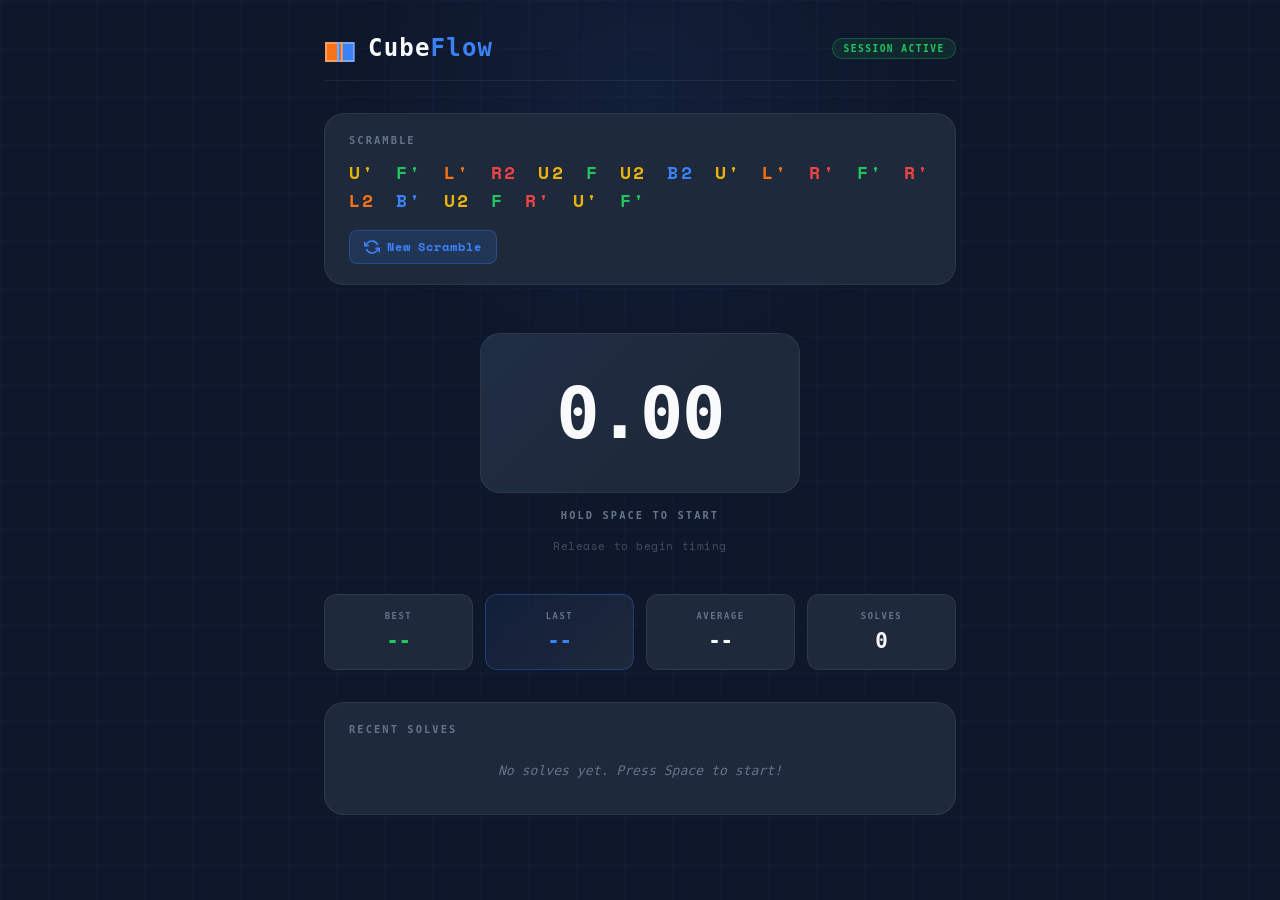
==== commit 7deb5f19: "draft 2 idea" ====
--- a/index.html
+++ b/index.html
@@ -2,259 +2,82 @@
 <html lang="en">
 <head>
   <meta charset="UTF-8" />
-  <meta name="viewport" content="width=device-width, initial-scale=1.0"/>
-  <title>Biotech Lab Interactive</title>
-  <link rel="preconnect" href="https://fonts.googleapis.com">
-  <link href="https://fonts.googleapis.com/css2?family=Space+Mono:wght@400;700&family=Syne:wght@400;600;800&display=swap" rel="stylesheet">
+  <meta name="viewport" content="width=device-width, initial-scale=1.0" />
+  <title>CubeFlow</title>
   <link rel="stylesheet" href="style.css" />
+  <link rel="preconnect" href="https://fonts.googleapis.com" />
+  <link rel="preconnect" href="https://fonts.gstatic.com" crossorigin />
+  <link href="https://fonts.googleapis.com/css2?family=Orbitron:wght@400;700;900&family=Space+Mono:ital,wght@0,400;0,700;1,400&display=swap" rel="stylesheet" />
 </head>
 <body>
 
-  <!-- NAV -->
-  <nav>
-    <div class="nav-logo">🧬 BioLab<span>Interactive</span></div>
-    <div class="nav-links">
-      <a href="#" class="active">Simulations</a>
-      <a href="#">Learn</a>
-      <a href="#">About</a>
-    </div>
-  </nav>
+  <div class="bg-grid"></div>
+  <div class="bg-glow"></div>
 
-  <!-- HERO -->
-  <section class="hero">
-    <div class="hero-bg-grid"></div>
-    <div class="hero-content">
-      <p class="hero-eyebrow">Virtual Lab Simulations</p>
-      <h1>Do the science.<br/><span>Understand it.</span></h1>
-      <p class="hero-sub">Interactive simulations of core biotech lab techniques. No lab coat required.</p>
-      <a href="#simulations" class="cta-btn">Start Learning →</a>
-    </div>
-    <div class="hero-orbs">
-      <div class="orb orb1"></div>
-      <div class="orb orb2"></div>
-      <div class="orb orb3"></div>
-    </div>
-  </section>
+  <div class="container">
 
-  <!-- SIMULATION TABS -->
-  <section id="simulations" class="sim-section">
-    <div class="sim-tabs">
-      <button class="tab-btn active" data-tab="pipette">🧪 Micropipette</button>
-      <button class="tab-btn" data-tab="gel">🧫 Gel Electrophoresis</button>
-      <button class="tab-btn" data-tab="centrifuge">🌀 Centrifuge</button>
-    </div>
+    <!-- Header -->
+    <header>
+      <div class="logo">
+        <div class="cube-icon">
+          <div class="face top"></div>
+          <div class="face left"></div>
+          <div class="face right"></div>
+        </div>
+        <span class="logo-text">Cube<span class="accent">Flow</span></span>
+      </div>
+      <div class="session-badge">SESSION ACTIVE</div>
+    </header>
 
-    <!-- ===== MICROPIPETTE ===== -->
-    <div class="sim-panel active" id="tab-pipette">
-      <div class="sim-layout">
-        <div class="sim-controls">
-          <h2>Micropipette Simulator</h2>
-          <p class="sim-desc">Select a volume, aspirate from the source, and dispense into the target tube.</p>
+    <!-- Scramble Section -->
+    <section class="scramble-section">
+      <div class="section-label">SCRAMBLE</div>
+      <div class="scramble-display" id="scramble">R U R' F2 L D B' U2 R' L</div>
+      <button class="new-scramble-btn" id="newScrambleBtn" title="Generate new scramble">
+        <svg width="16" height="16" viewBox="0 0 24 24" fill="none" stroke="currentColor" stroke-width="2.5"><path d="M1 4v6h6"/><path d="M23 20v-6h-6"/><path d="M20.49 9A9 9 0 0 0 5.64 5.64L1 10m22 4-4.64 4.36A9 9 0 0 1 3.51 15"/></svg>
+        New Scramble
+      </button>
+    </section>
 
-          <div class="control-group">
-            <label>Volume Setting</label>
-            <div class="volume-btns">
-              <button class="vol-btn active" data-vol="10">10 µL</button>
-              <button class="vol-btn" data-vol="100">100 µL</button>
-              <button class="vol-btn" data-vol="1000">1000 µL</button>
-            </div>
-          </div>
+    <!-- Timer Section -->
+    <section class="timer-section">
+      <div class="timer-ring">
+        <div class="timer-display" id="timerDisplay">0.00</div>
+      </div>
+      <div class="timer-status" id="timerStatus">HOLD SPACE TO START</div>
+      <div class="timer-hint" id="timerHint">Release to begin timing</div>
+    </section>
 
-          <div class="control-group">
-            <label>Status</label>
-            <div class="status-box" id="pipette-status">Choose a volume and click the source tube.</div>
-          </div>
+    <!-- Stats Section -->
+    <section class="stats-section">
+      <div class="stat-card">
+        <div class="stat-label">BEST</div>
+        <div class="stat-value" id="bestTime">--</div>
+      </div>
+      <div class="stat-card accent-card">
+        <div class="stat-label">LAST</div>
+        <div class="stat-value" id="lastTime">--</div>
+      </div>
+      <div class="stat-card">
+        <div class="stat-label">AVERAGE</div>
+        <div class="stat-value" id="avgTime">--</div>
+      </div>
+      <div class="stat-card">
+        <div class="stat-label">SOLVES</div>
+        <div class="stat-value" id="solveCount">0</div>
+      </div>
+    </section>
 
-          <div class="info-toggle">
-            <button class="info-btn" id="pipette-info-btn">💡 Why does this matter?</button>
-            <div class="info-panel hidden" id="pipette-info">
-              Pipettes are the most-used tools in biotech. Precision matters — even 1 µL error can ruin a PCR reaction or assay. Scientists use different sizes for different volumes.
-            </div>
-          </div>
+    <!-- History Section -->
+    <section class="history-section">
+      <div class="section-label">RECENT SOLVES</div>
+      <div class="history-list" id="historyList">
+        <div class="history-empty">No solves yet. Press Space to start!</div>
+      </div>
+    </section>
 
-          <button class="reset-btn" id="pipette-reset">↺ Reset</button>
-        </div>
-
-        <div class="sim-stage" id="pipette-stage">
-          <div class="pipette-wrapper">
-            <div class="pipette" id="pipette">
-              <div class="pipette-body">
-                <div class="pipette-volume-display" id="pipette-vol-display">10 µL</div>
-              </div>
-              <div class="pipette-tip">
-                <div class="pipette-liquid" id="pipette-liquid"></div>
-              </div>
-            </div>
-          </div>
-
-          <div class="tubes-row">
-            <div class="tube-container">
-              <div class="tube source-tube" id="source-tube">
-                <div class="tube-liquid source-liquid" id="source-liquid"></div>
-              </div>
-              <div class="tube-label">Source</div>
-            </div>
-            <div class="tube-container">
-              <div class="tube target-tube" id="target-tube">
-                <div class="tube-liquid target-liquid" id="target-liquid" style="height:0%"></div>
-              </div>
-              <div class="tube-label">Target</div>
-            </div>
-          </div>
-
-          <div class="accuracy-display" id="accuracy-display"></div>
-        </div>
-      </div>
-    </div>
-
-    <!-- ===== GEL ELECTROPHORESIS ===== -->
-    <div class="sim-panel" id="tab-gel">
-      <div class="sim-layout">
-        <div class="sim-controls">
-          <h2>Gel Electrophoresis</h2>
-          <p class="sim-desc">Load your DNA samples into the wells, set the voltage, and watch the bands separate.</p>
-
-          <div class="control-group">
-            <label>Voltage: <span id="volt-label">80</span> V</label>
-            <input type="range" id="volt-slider" min="40" max="150" value="80" class="styled-slider"/>
-          </div>
-
-          <div class="control-group">
-            <label>Load Samples</label>
-            <div class="sample-btns">
-              <button class="sample-btn" data-lane="0" data-sizes="100,300,500">Sample A</button>
-              <button class="sample-btn" data-lane="1" data-sizes="200,400,800">Sample B</button>
-              <button class="sample-btn" data-lane="2" data-sizes="150,350,600,900">Sample C</button>
-              <button class="sample-btn ladder" data-lane="3" data-sizes="100,200,400,800">Ladder</button>
-            </div>
-          </div>
-
-          <div class="gel-btns">
-            <button class="run-btn" id="gel-run">▶ Run Gel</button>
-            <button class="reset-btn" id="gel-reset">↺ Reset</button>
-          </div>
-
-          <div class="info-toggle">
-            <button class="info-btn" id="gel-info-btn">💡 Why does this matter?</button>
-            <div class="info-panel hidden" id="gel-info">
-              DNA has a negative charge. When electricity flows through the gel, DNA moves toward the positive end. Smaller fragments travel faster — farther from the wells. This lets us identify and compare DNA sizes.
-            </div>
-          </div>
-        </div>
-
-        <div class="sim-stage" id="gel-stage">
-          <div class="gel-box">
-            <div class="gel-negative">— (negative)</div>
-            <div class="gel-wells" id="gel-wells">
-              <div class="well" data-lane="0"></div>
-              <div class="well" data-lane="1"></div>
-              <div class="well" data-lane="2"></div>
-              <div class="well" data-lane="3"></div>
-            </div>
-            <div class="gel-lanes" id="gel-lanes">
-              <div class="gel-lane" data-lane="0"></div>
-              <div class="gel-lane" data-lane="1"></div>
-              <div class="gel-lane" data-lane="2"></div>
-              <div class="gel-lane" data-lane="3"></div>
-            </div>
-            <div class="gel-positive">+ (positive)</div>
-          </div>
-          <div class="gel-legend">
-            <span class="legend-item"><span class="dot cyan"></span> Sample A</span>
-            <span class="legend-item"><span class="dot purple"></span> Sample B</span>
-            <span class="legend-item"><span class="dot teal"></span> Sample C</span>
-            <span class="legend-item"><span class="dot white"></span> Ladder</span>
-          </div>
-        </div>
-      </div>
-    </div>
-
-    <!-- ===== CENTRIFUGE ===== -->
-    <div class="sim-panel" id="tab-centrifuge">
-      <div class="sim-layout">
-        <div class="sim-controls">
-          <h2>Centrifuge Simulator</h2>
-          <p class="sim-desc">Load sample tubes, set RPM, and watch the components separate by density.</p>
-
-          <div class="control-group">
-            <label>Speed: <span id="rpm-label">3000</span> RPM</label>
-            <input type="range" id="rpm-slider" min="500" max="12000" value="3000" step="500" class="styled-slider"/>
-          </div>
-
-          <div class="control-group">
-            <label>Sample Type</label>
-            <div class="volume-btns">
-              <button class="vol-btn active" data-sample="blood">Blood</button>
-              <button class="vol-btn" data-sample="cells">Cell Culture</button>
-              <button class="vol-btn" data-sample="dna">DNA Mix</button>
-            </div>
-          </div>
-
-          <div class="gel-btns">
-            <button class="run-btn" id="centrifuge-run">▶ Start Spin</button>
-            <button class="reset-btn" id="centrifuge-reset">↺ Reset</button>
-          </div>
-
-          <div class="info-toggle">
-            <button class="info-btn" id="cent-info-btn">💡 Why does this matter?</button>
-            <div class="info-panel hidden" id="cent-info">
-              Centrifuges spin samples at high speed, creating a centrifugal force that separates particles by density. Heavier particles move to the bottom. This is used to isolate DNA, cells, proteins, and more.
-            </div>
-          </div>
-        </div>
-
-        <div class="sim-stage" id="centrifuge-stage">
-          <div class="centrifuge-machine" id="centrifuge-machine">
-            <div class="centrifuge-lid">
-              <div class="centrifuge-rotor" id="centrifuge-rotor">
-                <div class="rotor-arm arm1">
-                  <div class="rotor-tube" id="rtube1"></div>
-                </div>
-                <div class="rotor-arm arm2">
-                  <div class="rotor-tube" id="rtube2"></div>
-                </div>
-                <div class="rotor-arm arm3">
-                  <div class="rotor-tube" id="rtube3"></div>
-                </div>
-                <div class="rotor-arm arm4">
-                  <div class="rotor-tube" id="rtube4"></div>
-                </div>
-                <div class="rotor-center"></div>
-              </div>
-            </div>
-            <div class="centrifuge-body">
-              <div class="centrifuge-display">
-                <span id="rpm-display">0 RPM</span>
-              </div>
-            </div>
-          </div>
-
-          <div class="tube-result-row" id="tube-result-row">
-            <div class="result-tube-wrap">
-              <div class="result-label">Before</div>
-              <div class="result-tube" id="before-tube">
-                <div class="result-layer mixed-layer" id="before-sample"></div>
-              </div>
-            </div>
-            <div class="arrow-divider">→</div>
-            <div class="result-tube-wrap">
-              <div class="result-label">After</div>
-              <div class="result-tube" id="after-tube">
-                <div class="result-layers" id="after-layers"></div>
-              </div>
-            </div>
-          </div>
-        </div>
-      </div>
-    </div>
-
-  </section>
-
-  <!-- FOOTER -->
-  <footer>
-    <p>🧬 BioLab Interactive — Learn science by doing it.</p>
-  </footer>
+  </div>
 
   <script src="script.js"></script>
 </body>
-</html>+</html>
--- a/style.css
+++ b/style.css
@@ -1,23 +1,28 @@
-/* ===== RESET & BASE ===== */
+/* ─── Variables ─────────────────────────────────────────────── */
+:root {
+  --bg:         #0f172a;
+  --bg2:        #1e293b;
+  --bg3:        #273549;
+  --text:       #f8fafc;
+  --text-muted: #64748b;
+  --accent:     #3b82f6;
+  --accent-dim: rgba(59,130,246,0.15);
+  --accent-glow:rgba(59,130,246,0.35);
+  --green:      #22c55e;
+  --red:        #ef4444;
+  --yellow:     #eab308;
+  --orange:     #f97316;
+  --white:      #f8fafc;
+  --font-display: 'Orbitron', monospace;
+  --font-mono:    'Space Mono', monospace;
+  --radius:     12px;
+  --radius-lg:  20px;
+}
+
+/* ─── Reset & Base ──────────────────────────────────────────── */
 *, *::before, *::after { box-sizing: border-box; margin: 0; padding: 0; }
 
-:root {
-  --bg: #0a0e1a;
-  --bg2: #101624;
-  --bg3: #151d30;
-  --panel: rgba(255,255,255,0.04);
-  --border: rgba(255,255,255,0.08);
-  --cyan: #00e5ff;
-  --teal: #00bfa5;
-  --purple: #b388ff;
-  --pink: #ff4081;
-  --text: #e8eaf6;
-  --muted: #7986cb;
-  --font-head: 'Syne', sans-serif;
-  --font-mono: 'Space Mono', monospace;
-}
-
-html { scroll-behavior: smooth; }
+html { font-size: 16px; }
 
 body {
   background: var(--bg);
@@ -25,665 +30,446 @@
   font-family: var(--font-mono);
   min-height: 100vh;
   overflow-x: hidden;
-}
-
-/* ===== NAV ===== */
-nav {
+  position: relative;
+}
+
+/* ─── Background Effects ────────────────────────────────────── */
+.bg-grid {
   position: fixed;
-  top: 0; left: 0; right: 0;
-  z-index: 100;
+  inset: 0;
+  background-image:
+    linear-gradient(rgba(59,130,246,0.04) 1px, transparent 1px),
+    linear-gradient(90deg, rgba(59,130,246,0.04) 1px, transparent 1px);
+  background-size: 48px 48px;
+  pointer-events: none;
+  z-index: 0;
+}
+
+.bg-glow {
+  position: fixed;
+  width: 600px;
+  height: 600px;
+  border-radius: 50%;
+  background: radial-gradient(circle, rgba(59,130,246,0.08) 0%, transparent 70%);
+  top: -200px;
+  left: 50%;
+  transform: translateX(-50%);
+  pointer-events: none;
+  z-index: 0;
+  animation: bgPulse 6s ease-in-out infinite;
+}
+
+@keyframes bgPulse {
+  0%, 100% { opacity: 0.6; transform: translateX(-50%) scale(1); }
+  50%       { opacity: 1;   transform: translateX(-50%) scale(1.15); }
+}
+
+/* ─── Container ─────────────────────────────────────────────── */
+.container {
+  position: relative;
+  z-index: 1;
+  max-width: 680px;
+  margin: 0 auto;
+  padding: 2rem 1.5rem 4rem;
+  display: flex;
+  flex-direction: column;
+  gap: 2rem;
+}
+
+/* ─── Header ────────────────────────────────────────────────── */
+header {
   display: flex;
   align-items: center;
   justify-content: space-between;
-  padding: 1rem 2.5rem;
-  background: rgba(10,14,26,0.85);
-  backdrop-filter: blur(12px);
-  border-bottom: 1px solid var(--border);
-}
-
-.nav-logo {
-  font-family: var(--font-head);
-  font-weight: 800;
-  font-size: 1.2rem;
-  letter-spacing: -0.5px;
-  color: var(--cyan);
-}
-.nav-logo span { color: var(--text); margin-left: 2px; }
-
-.nav-links { display: flex; gap: 2rem; }
-.nav-links a {
-  color: var(--muted);
-  text-decoration: none;
-  font-size: 0.8rem;
-  letter-spacing: 1px;
-  text-transform: uppercase;
-  transition: color 0.2s;
-}
-.nav-links a:hover, .nav-links a.active { color: var(--cyan); }
-
-/* ===== HERO ===== */
-.hero {
-  position: relative;
-  min-height: 100vh;
-  display: flex;
-  align-items: center;
-  padding: 8rem 2.5rem 4rem;
+  padding-bottom: 1rem;
+  border-bottom: 1px solid rgba(255,255,255,0.07);
+}
+
+.logo {
+  display: flex;
+  align-items: center;
+  gap: 0.75rem;
+}
+
+/* 3D Cube Icon */
+.cube-icon {
+  width: 32px;
+  height: 32px;
+  position: relative;
+  transform-style: preserve-3d;
+  animation: spinCube 10s linear infinite;
+}
+
+@keyframes spinCube {
+  from { transform: rotateX(-20deg) rotateY(0deg); }
+  to   { transform: rotateX(-20deg) rotateY(360deg); }
+}
+
+.cube-icon .face {
+  position: absolute;
+  width: 20px;
+  height: 20px;
+  border: 2px solid rgba(255,255,255,0.3);
+}
+
+.face.top {
+  background: var(--yellow);
+  transform: rotateX(90deg) translateZ(10px);
+  top: 0; left: 6px;
+}
+.face.left {
+  background: var(--orange);
+  transform: rotateY(-30deg);
+  top: 10px; left: 0;
+}
+.face.right {
+  background: var(--accent);
+  transform: rotateY(30deg);
+  top: 10px; left: 12px;
+}
+
+.logo-text {
+  font-family: var(--font-display);
+  font-size: 1.5rem;
+  font-weight: 900;
+  letter-spacing: 0.05em;
+  color: var(--text);
+}
+.logo-text .accent { color: var(--accent); }
+
+.session-badge {
+  font-family: var(--font-display);
+  font-size: 0.6rem;
+  font-weight: 700;
+  letter-spacing: 0.15em;
+  color: var(--green);
+  background: rgba(34,197,94,0.1);
+  border: 1px solid rgba(34,197,94,0.3);
+  padding: 0.25rem 0.65rem;
+  border-radius: 100px;
+  animation: blinkBadge 2.5s ease-in-out infinite;
+}
+
+@keyframes blinkBadge {
+  0%, 100% { opacity: 1; }
+  50%       { opacity: 0.5; }
+}
+
+/* ─── Section Label ─────────────────────────────────────────── */
+.section-label {
+  font-family: var(--font-display);
+  font-size: 0.65rem;
+  font-weight: 700;
+  letter-spacing: 0.2em;
+  color: var(--text-muted);
+  margin-bottom: 0.75rem;
+}
+
+/* ─── Scramble Section ──────────────────────────────────────── */
+.scramble-section {
+  background: var(--bg2);
+  border: 1px solid rgba(255,255,255,0.07);
+  border-radius: var(--radius-lg);
+  padding: 1.25rem 1.5rem;
+  position: relative;
+}
+
+.scramble-display {
+  font-family: var(--font-mono);
+  font-size: 1.1rem;
+  font-weight: 700;
+  color: var(--text);
+  letter-spacing: 0.12em;
+  line-height: 1.6;
+  word-spacing: 0.5rem;
+  margin-bottom: 1rem;
+  min-height: 2.4em;
+  transition: opacity 0.2s;
+}
+
+.scramble-display.updating {
+  opacity: 0;
+}
+
+/* Color each move type */
+.move-U { color: var(--yellow); }
+.move-D { color: var(--white); }
+.move-R { color: var(--red); }
+.move-L { color: #f97316; }
+.move-F { color: var(--green); }
+.move-B { color: var(--accent); }
+
+.new-scramble-btn {
+  display: inline-flex;
+  align-items: center;
+  gap: 0.4rem;
+  font-family: var(--font-mono);
+  font-size: 0.72rem;
+  font-weight: 700;
+  letter-spacing: 0.08em;
+  color: var(--accent);
+  background: var(--accent-dim);
+  border: 1px solid rgba(59,130,246,0.3);
+  border-radius: 8px;
+  padding: 0.45rem 0.9rem;
+  cursor: pointer;
+  transition: all 0.2s;
+}
+
+.new-scramble-btn:hover {
+  background: rgba(59,130,246,0.25);
+  border-color: var(--accent);
+  transform: translateY(-1px);
+  box-shadow: 0 4px 16px var(--accent-glow);
+}
+
+.new-scramble-btn:active {
+  transform: translateY(0);
+}
+
+/* ─── Timer Section ─────────────────────────────────────────── */
+.timer-section {
+  display: flex;
+  flex-direction: column;
+  align-items: center;
+  gap: 1rem;
+  padding: 1rem 0 0.5rem;
+}
+
+.timer-ring {
+  position: relative;
+  display: flex;
+  align-items: center;
+  justify-content: center;
+  width: 320px;
+  height: 160px;
+  background: var(--bg2);
+  border: 1px solid rgba(255,255,255,0.07);
+  border-radius: var(--radius-lg);
   overflow: hidden;
-}
-
-.hero-bg-grid {
+  transition: border-color 0.3s, box-shadow 0.3s;
+}
+
+.timer-ring::before {
+  content: '';
   position: absolute;
   inset: 0;
-  background-image:
-    linear-gradient(rgba(0,229,255,0.04) 1px, transparent 1px),
-    linear-gradient(90deg, rgba(0,229,255,0.04) 1px, transparent 1px);
-  background-size: 48px 48px;
-  mask-image: radial-gradient(ellipse at 40% 40%, black 30%, transparent 75%);
-}
-
-.hero-orbs { position: absolute; inset: 0; pointer-events: none; }
-.orb {
-  position: absolute;
-  border-radius: 50%;
-  filter: blur(80px);
-  opacity: 0.18;
-  animation: float 8s ease-in-out infinite;
-}
-.orb1 { width: 500px; height: 500px; background: var(--cyan); top: -100px; right: -100px; animation-delay: 0s; }
-.orb2 { width: 350px; height: 350px; background: var(--purple); bottom: 0; right: 200px; animation-delay: 3s; }
-.orb3 { width: 250px; height: 250px; background: var(--teal); top: 200px; left: -50px; animation-delay: 6s; }
-
-@keyframes float {
-  0%, 100% { transform: translateY(0); }
-  50% { transform: translateY(-30px); }
-}
-
-.hero-content { position: relative; z-index: 2; max-width: 640px; }
-
-.hero-eyebrow {
-  font-size: 0.75rem;
-  letter-spacing: 3px;
-  text-transform: uppercase;
-  color: var(--cyan);
-  margin-bottom: 1.2rem;
-}
-
-.hero-content h1 {
-  font-family: var(--font-head);
-  font-size: clamp(2.8rem, 6vw, 5rem);
-  font-weight: 800;
-  line-height: 1.05;
-  margin-bottom: 1.2rem;
-  letter-spacing: -2px;
-}
-.hero-content h1 span { color: var(--cyan); }
-
-.hero-sub {
-  color: var(--muted);
-  font-size: 0.9rem;
-  line-height: 1.7;
-  margin-bottom: 2rem;
-  max-width: 420px;
-}
-
-.cta-btn {
-  display: inline-block;
-  padding: 0.85rem 2rem;
-  background: var(--cyan);
-  color: #000;
+  background: linear-gradient(135deg, rgba(59,130,246,0.05) 0%, transparent 60%);
+  pointer-events: none;
+}
+
+.timer-ring.running {
+  border-color: var(--accent);
+  box-shadow: 0 0 40px var(--accent-glow), inset 0 0 40px rgba(59,130,246,0.05);
+}
+
+.timer-ring.holding {
+  border-color: var(--green);
+  box-shadow: 0 0 30px rgba(34,197,94,0.3), inset 0 0 30px rgba(34,197,94,0.04);
+}
+
+.timer-ring.stopped {
+  border-color: var(--yellow);
+  box-shadow: 0 0 30px rgba(234,179,8,0.3);
+  animation: flashStop 0.4s ease;
+}
+
+@keyframes flashStop {
+  0%   { box-shadow: 0 0 60px rgba(234,179,8,0.7); }
+  100% { box-shadow: 0 0 30px rgba(234,179,8,0.3); }
+}
+
+.timer-display {
+  font-family: var(--font-display);
+  font-size: 4.5rem;
+  font-weight: 900;
+  color: var(--text);
+  letter-spacing: -0.02em;
+  user-select: none;
+  transition: color 0.2s;
+  line-height: 1;
+  position: relative;
+  z-index: 1;
+}
+
+.timer-ring.running  .timer-display { color: var(--accent); }
+.timer-ring.holding  .timer-display { color: var(--green); }
+.timer-ring.stopped  .timer-display { color: var(--yellow); }
+
+.timer-status {
+  font-family: var(--font-display);
+  font-size: 0.65rem;
+  font-weight: 700;
+  letter-spacing: 0.2em;
+  color: var(--text-muted);
+  transition: color 0.2s;
+}
+
+.timer-hint {
+  font-size: 0.7rem;
+  color: rgba(100,116,139,0.6);
+  letter-spacing: 0.05em;
+  min-height: 1.2em;
+}
+
+/* ─── Stats Section ─────────────────────────────────────────── */
+.stats-section {
+  display: grid;
+  grid-template-columns: repeat(4, 1fr);
+  gap: 0.75rem;
+}
+
+.stat-card {
+  background: var(--bg2);
+  border: 1px solid rgba(255,255,255,0.07);
+  border-radius: var(--radius);
+  padding: 1rem 0.75rem;
+  text-align: center;
+  transition: transform 0.2s, box-shadow 0.2s;
+}
+
+.stat-card:hover {
+  transform: translateY(-2px);
+  box-shadow: 0 8px 24px rgba(0,0,0,0.3);
+}
+
+.accent-card {
+  border-color: rgba(59,130,246,0.3);
+  background: linear-gradient(135deg, rgba(59,130,246,0.08) 0%, var(--bg2) 100%);
+}
+
+.stat-label {
+  font-family: var(--font-display);
+  font-size: 0.55rem;
+  font-weight: 700;
+  letter-spacing: 0.18em;
+  color: var(--text-muted);
+  margin-bottom: 0.5rem;
+}
+
+.stat-value {
+  font-family: var(--font-display);
+  font-size: 1.3rem;
+  font-weight: 700;
+  color: var(--text);
+  letter-spacing: -0.01em;
+  transition: color 0.3s;
+}
+
+.accent-card .stat-value { color: var(--accent); }
+#bestTime { color: var(--green); }
+
+/* New record flash */
+.stat-value.new-record {
+  animation: recordFlash 0.8s ease;
+}
+
+@keyframes recordFlash {
+  0%, 100% { color: var(--green); }
+  50%       { color: var(--yellow); }
+}
+
+/* ─── History Section ───────────────────────────────────────── */
+.history-section {
+  background: var(--bg2);
+  border: 1px solid rgba(255,255,255,0.07);
+  border-radius: var(--radius-lg);
+  padding: 1.25rem 1.5rem;
+}
+
+.history-list {
+  display: flex;
+  flex-direction: column;
+  gap: 0.4rem;
+}
+
+.history-empty {
+  font-size: 0.82rem;
+  color: var(--text-muted);
+  text-align: center;
+  padding: 1rem 0;
+  font-style: italic;
+}
+
+.history-item {
+  display: flex;
+  align-items: center;
+  justify-content: space-between;
+  padding: 0.6rem 0.9rem;
+  background: var(--bg3);
+  border-radius: 8px;
+  border: 1px solid transparent;
+  animation: slideIn 0.3s ease;
+  transition: border-color 0.2s;
+}
+
+.history-item:hover {
+  border-color: rgba(255,255,255,0.1);
+}
+
+.history-item.best-solve {
+  border-color: rgba(34,197,94,0.3);
+  background: rgba(34,197,94,0.06);
+}
+
+@keyframes slideIn {
+  from { opacity: 0; transform: translateX(-12px); }
+  to   { opacity: 1; transform: translateX(0); }
+}
+
+.history-num {
+  font-size: 0.65rem;
+  color: var(--text-muted);
+  font-family: var(--font-display);
+  width: 1.5rem;
+}
+
+.history-time {
+  font-family: var(--font-display);
+  font-size: 1rem;
+  font-weight: 700;
+  color: var(--text);
+  flex: 1;
+  text-align: center;
+}
+
+.history-item.best-solve .history-time { color: var(--green); }
+
+.history-badge {
+  font-family: var(--font-display);
+  font-size: 0.5rem;
+  font-weight: 700;
+  letter-spacing: 0.1em;
+  padding: 0.2rem 0.5rem;
+  border-radius: 100px;
+  background: rgba(34,197,94,0.15);
+  color: var(--green);
+  border: 1px solid rgba(34,197,94,0.3);
+}
+
+.history-scramble {
+  font-size: 0.58rem;
+  color: var(--text-muted);
   font-family: var(--font-mono);
-  font-weight: 700;
-  font-size: 0.85rem;
-  text-decoration: none;
-  border-radius: 4px;
-  transition: transform 0.2s, box-shadow 0.2s;
-  box-shadow: 0 0 24px rgba(0,229,255,0.35);
-}
-.cta-btn:hover {
-  transform: translateY(-2px);
-  box-shadow: 0 0 36px rgba(0,229,255,0.55);
-}
-
-/* ===== SIMULATIONS ===== */
-.sim-section {
-  padding: 4rem 2rem 6rem;
-  max-width: 1200px;
-  margin: 0 auto;
-}
-
-.sim-tabs {
-  display: flex;
-  gap: 0.5rem;
-  margin-bottom: 2rem;
-  border-bottom: 1px solid var(--border);
-  padding-bottom: 0;
-  flex-wrap: wrap;
-}
-
-.tab-btn {
-  background: none;
-  border: none;
-  color: var(--muted);
-  font-family: var(--font-mono);
-  font-size: 0.82rem;
-  padding: 0.75rem 1.4rem;
-  cursor: pointer;
-  border-bottom: 2px solid transparent;
-  transition: all 0.2s;
-  letter-spacing: 0.5px;
-}
-.tab-btn:hover { color: var(--text); }
-.tab-btn.active { color: var(--cyan); border-bottom-color: var(--cyan); }
-
-.sim-panel { display: none; }
-.sim-panel.active { display: block; }
-
-.sim-layout {
-  display: grid;
-  grid-template-columns: 300px 1fr;
-  gap: 2rem;
-  background: var(--panel);
-  border: 1px solid var(--border);
-  border-radius: 12px;
-  padding: 2rem;
-  min-height: 520px;
-}
-
-.sim-controls h2 {
-  font-family: var(--font-head);
-  font-size: 1.3rem;
-  font-weight: 700;
-  margin-bottom: 0.5rem;
-  color: var(--cyan);
-}
-.sim-desc { font-size: 0.78rem; color: var(--muted); line-height: 1.6; margin-bottom: 1.8rem; }
-
-.control-group { margin-bottom: 1.5rem; }
-.control-group label {
-  display: block;
-  font-size: 0.7rem;
-  text-transform: uppercase;
-  letter-spacing: 1.5px;
-  color: var(--muted);
-  margin-bottom: 0.6rem;
-}
-
-.volume-btns, .sample-btns { display: flex; flex-wrap: wrap; gap: 0.4rem; }
-
-.vol-btn, .sample-btn {
-  background: var(--bg3);
-  border: 1px solid var(--border);
-  color: var(--text);
-  font-family: var(--font-mono);
-  font-size: 0.75rem;
-  padding: 0.45rem 0.8rem;
-  border-radius: 4px;
-  cursor: pointer;
-  transition: all 0.2s;
-}
-.vol-btn:hover, .sample-btn:hover { border-color: var(--cyan); color: var(--cyan); }
-.vol-btn.active { background: var(--cyan); color: #000; border-color: var(--cyan); font-weight: 700; }
-.sample-btn.loaded { opacity: 0.4; cursor: default; }
-.sample-btn.ladder { border-color: rgba(255,255,255,0.3); }
-
-.styled-slider {
-  width: 100%;
-  appearance: none;
-  height: 4px;
-  border-radius: 2px;
-  background: var(--bg3);
-  outline: none;
-  accent-color: var(--cyan);
-  cursor: pointer;
-}
-.styled-slider::-webkit-slider-thumb {
-  appearance: none;
-  width: 14px; height: 14px;
-  border-radius: 50%;
-  background: var(--cyan);
-  box-shadow: 0 0 8px var(--cyan);
-}
-
-.status-box {
-  font-size: 0.75rem;
-  background: var(--bg3);
-  border: 1px solid var(--border);
-  border-radius: 6px;
-  padding: 0.7rem;
-  color: var(--muted);
-  line-height: 1.5;
-  min-height: 50px;
-}
-
-.info-btn {
-  background: none;
-  border: 1px solid var(--border);
-  color: var(--muted);
-  font-family: var(--font-mono);
-  font-size: 0.72rem;
-  padding: 0.45rem 0.75rem;
-  border-radius: 4px;
-  cursor: pointer;
-  transition: all 0.2s;
-  margin-bottom: 0.5rem;
-}
-.info-btn:hover { border-color: var(--teal); color: var(--teal); }
-
-.info-panel {
-  font-size: 0.75rem;
-  color: var(--muted);
-  line-height: 1.65;
-  background: rgba(0,191,165,0.07);
-  border-left: 2px solid var(--teal);
-  padding: 0.6rem 0.75rem;
-  border-radius: 0 4px 4px 0;
-}
-.info-panel.hidden { display: none; }
-
-.reset-btn {
-  background: none;
-  border: 1px solid var(--border);
-  color: var(--muted);
-  font-family: var(--font-mono);
-  font-size: 0.75rem;
-  padding: 0.5rem 1rem;
-  border-radius: 4px;
-  cursor: pointer;
-  margin-top: 1rem;
-  transition: all 0.2s;
-}
-.reset-btn:hover { border-color: var(--pink); color: var(--pink); }
-
-.run-btn {
-  background: var(--teal);
-  border: none;
-  color: #000;
-  font-family: var(--font-mono);
-  font-weight: 700;
-  font-size: 0.78rem;
-  padding: 0.6rem 1.2rem;
-  border-radius: 4px;
-  cursor: pointer;
-  transition: all 0.2s;
-}
-.run-btn:hover { background: var(--cyan); }
-.run-btn:disabled { opacity: 0.4; cursor: default; }
-
-.gel-btns { display: flex; gap: 0.5rem; align-items: center; margin-bottom: 1.2rem; }
-
-/* ===== SIM STAGE ===== */
-.sim-stage {
-  display: flex;
-  flex-direction: column;
-  align-items: center;
-  justify-content: center;
-  gap: 1.5rem;
-}
-
-/* ===== PIPETTE ===== */
-.pipette-wrapper {
-  display: flex;
-  justify-content: center;
-}
-
-.pipette {
-  display: flex;
-  flex-direction: column;
-  align-items: center;
-  cursor: pointer;
-  transition: transform 0.3s;
-  user-select: none;
-}
-.pipette:hover { transform: scale(1.04); }
-.pipette.aspirating { transform: translateY(-8px) scale(1.04); }
-.pipette.dispensing { transform: translateY(8px); }
-
-.pipette-body {
-  width: 48px;
-  height: 110px;
-  background: linear-gradient(180deg, #1e2a3a 0%, #263345 100%);
-  border: 1.5px solid var(--border);
-  border-radius: 8px 8px 4px 4px;
-  display: flex;
-  align-items: center;
-  justify-content: center;
-  box-shadow: 0 0 12px rgba(0,229,255,0.08);
-}
-
-.pipette-volume-display {
-  font-size: 0.6rem;
-  color: var(--cyan);
-  font-family: var(--font-mono);
-  writing-mode: vertical-rl;
-  text-transform: uppercase;
-  letter-spacing: 1px;
-}
-
-.pipette-tip {
-  width: 12px;
-  height: 60px;
-  background: linear-gradient(180deg, #2a3d52 0%, #1a2a38 100%);
-  border: 1px solid rgba(0,229,255,0.2);
-  border-radius: 0 0 6px 6px;
-  position: relative;
+  letter-spacing: 0.04em;
+  flex: 2;
+  text-align: right;
   overflow: hidden;
-  clip-path: polygon(15% 0%, 85% 0%, 100% 100%, 0% 100%);
-}
-
-.pipette-liquid {
-  position: absolute;
-  bottom: 0;
-  left: 0; right: 0;
-  height: 0%;
-  background: linear-gradient(180deg, rgba(0,229,255,0.8), rgba(0,191,165,0.9));
-  transition: height 0.5s ease;
-  border-radius: 0 0 4px 4px;
-}
-
-.tubes-row {
-  display: flex;
-  gap: 3rem;
-  align-items: flex-end;
-}
-
-.tube-container { display: flex; flex-direction: column; align-items: center; gap: 0.5rem; }
-
-.tube {
-  width: 52px;
-  height: 140px;
-  background: rgba(255,255,255,0.04);
-  border: 1.5px solid var(--border);
-  border-radius: 4px 4px 30px 30px;
-  position: relative;
-  overflow: hidden;
-  cursor: pointer;
-  transition: border-color 0.2s;
-}
-.tube:hover { border-color: var(--cyan); }
-
-.tube-liquid {
-  position: absolute;
-  bottom: 0;
-  left: 0; right: 0;
-  transition: height 0.5s ease;
-  border-radius: 0 0 28px 28px;
-}
-
-.source-liquid {
-  height: 60%;
-  background: linear-gradient(180deg, rgba(0,229,255,0.4), rgba(0,191,165,0.7));
-}
-.target-liquid {
-  background: linear-gradient(180deg, rgba(179,136,255,0.5), rgba(0,229,255,0.8));
-}
-
-.tube-label { font-size: 0.65rem; color: var(--muted); text-transform: uppercase; letter-spacing: 1px; }
-
-.accuracy-display {
-  font-size: 0.8rem;
-  font-family: var(--font-mono);
-  color: var(--cyan);
-  min-height: 24px;
-  text-align: center;
-}
-
-/* ===== GEL ===== */
-.gel-box {
-  width: 100%;
-  max-width: 500px;
-  background: rgba(0,20,10,0.6);
-  border: 1px solid rgba(0,191,165,0.3);
-  border-radius: 8px;
-  padding: 1rem;
-  position: relative;
-}
-
-.gel-negative, .gel-positive {
-  font-size: 0.65rem;
-  color: var(--muted);
-  text-align: right;
-  letter-spacing: 1px;
-  padding: 0.2rem 0;
-}
-.gel-negative { color: var(--pink); }
-.gel-positive { color: var(--cyan); }
-
-.gel-wells {
-  display: flex;
-  gap: 0;
-  margin-bottom: 0;
-  justify-content: space-around;
-  padding: 0 1rem;
-}
-
-.well {
-  width: 36px;
-  height: 18px;
-  background: rgba(0,0,0,0.6);
-  border: 1px solid rgba(0,191,165,0.4);
-  border-radius: 2px 2px 0 0;
-  position: relative;
-}
-.well.loaded::after {
-  content: '';
-  position: absolute;
-  inset: 2px;
-  background: currentColor;
-  border-radius: 1px;
-  opacity: 0.7;
-}
-.well[data-lane="0"].loaded { color: var(--cyan); }
-.well[data-lane="1"].loaded { color: var(--purple); }
-.well[data-lane="2"].loaded { color: var(--teal); }
-.well[data-lane="3"].loaded { color: rgba(220,220,220,0.8); }
-
-.gel-lanes {
-  display: flex;
-  justify-content: space-around;
-  padding: 0 1rem;
-  height: 200px;
-  background: rgba(0,40,20,0.3);
-  position: relative;
-}
-
-.gel-lane {
-  width: 36px;
-  position: relative;
-  display: flex;
-  flex-direction: column;
-  align-items: center;
-}
-
-.gel-band {
-  position: absolute;
-  left: 2px; right: 2px;
-  height: 6px;
-  border-radius: 3px;
-  opacity: 0.85;
-  transition: top 0.05s linear;
-  box-shadow: 0 0 8px currentColor;
-}
-
-.gel-lane[data-lane="0"] .gel-band { background: var(--cyan); color: var(--cyan); }
-.gel-lane[data-lane="1"] .gel-band { background: var(--purple); color: var(--purple); }
-.gel-lane[data-lane="2"] .gel-band { background: var(--teal); color: var(--teal); }
-.gel-lane[data-lane="3"] .gel-band { background: rgba(220,220,220,0.8); color: white; }
-
-.gel-legend {
-  display: flex;
-  gap: 1rem;
-  flex-wrap: wrap;
-  justify-content: center;
-  margin-top: 0.75rem;
-}
-.legend-item { font-size: 0.65rem; color: var(--muted); display: flex; align-items: center; gap: 0.4rem; }
-.dot { width: 8px; height: 8px; border-radius: 50%; display: inline-block; }
-.dot.cyan { background: var(--cyan); }
-.dot.purple { background: var(--purple); }
-.dot.teal { background: var(--teal); }
-.dot.white { background: rgba(220,220,220,0.8); }
-
-/* ===== CENTRIFUGE ===== */
-.centrifuge-machine {
-  display: flex;
-  flex-direction: column;
-  align-items: center;
-  gap: 0;
-}
-
-.centrifuge-lid {
-  width: 180px;
-  height: 90px;
-  background: linear-gradient(180deg, #1a2535 0%, #243040 100%);
-  border: 1.5px solid var(--border);
-  border-radius: 90px 90px 0 0;
-  display: flex;
-  align-items: center;
-  justify-content: center;
-  position: relative;
-  overflow: hidden;
-}
-
-.centrifuge-rotor {
-  width: 120px;
-  height: 120px;
-  position: relative;
-  display: flex;
-  align-items: center;
-  justify-content: center;
-}
-.centrifuge-rotor.spinning {
-  animation: spin linear infinite;
-}
-
-@keyframes spin {
-  from { transform: rotate(0deg); }
-  to { transform: rotate(360deg); }
-}
-
-.rotor-center {
-  width: 20px; height: 20px;
-  border-radius: 50%;
-  background: var(--bg3);
-  border: 2px solid var(--border);
-  position: absolute;
-  z-index: 2;
-}
-
-.rotor-arm {
-  position: absolute;
-  width: 48px;
-  height: 12px;
-  background: linear-gradient(90deg, #2a3d52, #1a2a38);
-  border: 1px solid var(--border);
-  border-radius: 4px;
-  display: flex;
-  align-items: center;
-  justify-content: flex-end;
-  padding-right: 2px;
-  transform-origin: left center;
-}
-.arm1 { transform: rotate(0deg) translateX(4px); }
-.arm2 { transform: rotate(90deg) translateX(4px); }
-.arm3 { transform: rotate(180deg) translateX(4px); }
-.arm4 { transform: rotate(270deg) translateX(4px); }
-
-.rotor-tube {
-  width: 8px;
-  height: 20px;
-  background: rgba(0,229,255,0.2);
-  border: 1px solid rgba(0,229,255,0.3);
-  border-radius: 0 0 4px 4px;
-}
-
-.centrifuge-body {
-  width: 180px;
-  height: 60px;
-  background: linear-gradient(180deg, #1a2535 0%, #141e2d 100%);
-  border: 1.5px solid var(--border);
-  border-top: none;
-  border-radius: 0 0 12px 12px;
-  display: flex;
-  align-items: center;
-  justify-content: center;
-}
-
-.centrifuge-display {
-  font-family: var(--font-mono);
-  font-size: 0.75rem;
-  color: var(--cyan);
-  background: var(--bg);
-  padding: 0.3rem 0.8rem;
-  border-radius: 4px;
-  border: 1px solid var(--border);
-  text-shadow: 0 0 8px var(--cyan);
-}
-
-.tube-result-row {
-  display: flex;
-  align-items: center;
-  gap: 1.5rem;
-}
-
-.result-tube-wrap { display: flex; flex-direction: column; align-items: center; gap: 0.5rem; }
-.result-label { font-size: 0.65rem; color: var(--muted); text-transform: uppercase; letter-spacing: 1px; }
-
-.result-tube {
-  width: 48px;
-  height: 120px;
-  background: rgba(255,255,255,0.04);
-  border: 1.5px solid var(--border);
-  border-radius: 4px 4px 24px 24px;
-  overflow: hidden;
-  display: flex;
-  flex-direction: column;
-  justify-content: flex-end;
-}
-
-.result-layers {
-  width: 100%;
-  display: flex;
-  flex-direction: column-reverse;
-}
-
-.mixed-layer {
-  height: 70%;
-  background: linear-gradient(0deg, #8d1a2a, #c0392b55, #e74c3c33, #f39c1244);
-}
-
-.layer {
-  width: 100%;
-  transition: height 0.8s ease;
-  text-align: center;
-  font-size: 0.38rem;
-  display: flex;
-  align-items: center;
-  justify-content: center;
-  color: rgba(0,0,0,0.6);
-  font-weight: 700;
-  overflow: hidden;
-}
-
-.arrow-divider {
-  font-size: 1.5rem;
-  color: var(--muted);
-}
-
-/* ===== FOOTER ===== */
-footer {
-  text-align: center;
-  padding: 2rem;
-  color: var(--muted);
-  font-size: 0.75rem;
-  border-top: 1px solid var(--border);
-}
-
-/* ===== RESPONSIVE ===== */
-@media (max-width: 768px) {
-  .sim-layout {
-    grid-template-columns: 1fr;
-  }
-  .sim-stage { order: -1; }
-  nav { padding: 1rem 1.5rem; }
-  .nav-links { gap: 1rem; }
-}+  text-overflow: ellipsis;
+  white-space: nowrap;
+  max-width: 220px;
+}
+
+/* ─── Scrollbar ─────────────────────────────────────────────── */
+::-webkit-scrollbar { width: 6px; }
+::-webkit-scrollbar-track { background: var(--bg); }
+::-webkit-scrollbar-thumb { background: var(--bg3); border-radius: 3px; }
+
+/* ─── Responsive ────────────────────────────────────────────── */
+@media (max-width: 600px) {
+  .stats-section { grid-template-columns: repeat(2, 1fr); }
+  .timer-display { font-size: 3.5rem; }
+  .timer-ring { width: 280px; height: 140px; }
+  .scramble-display { font-size: 0.9rem; }
+  .history-scramble { display: none; }
+}
